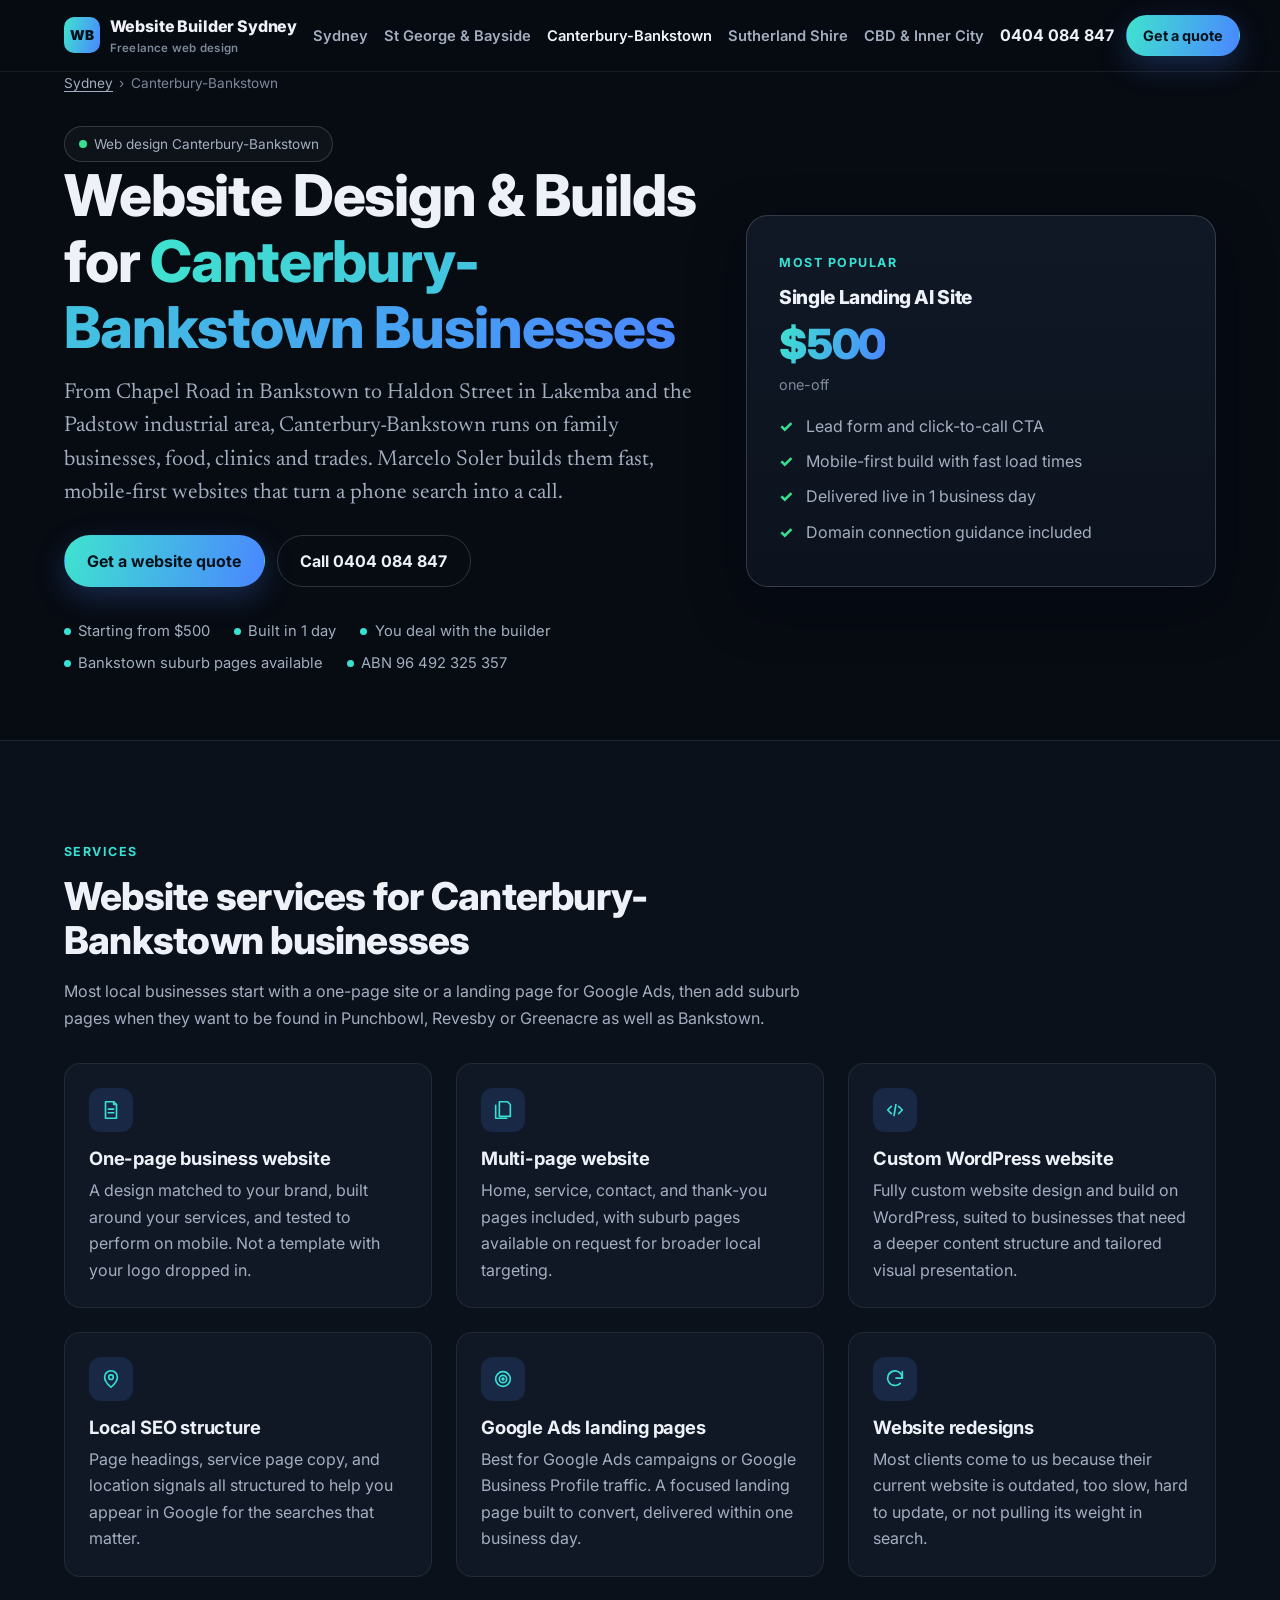
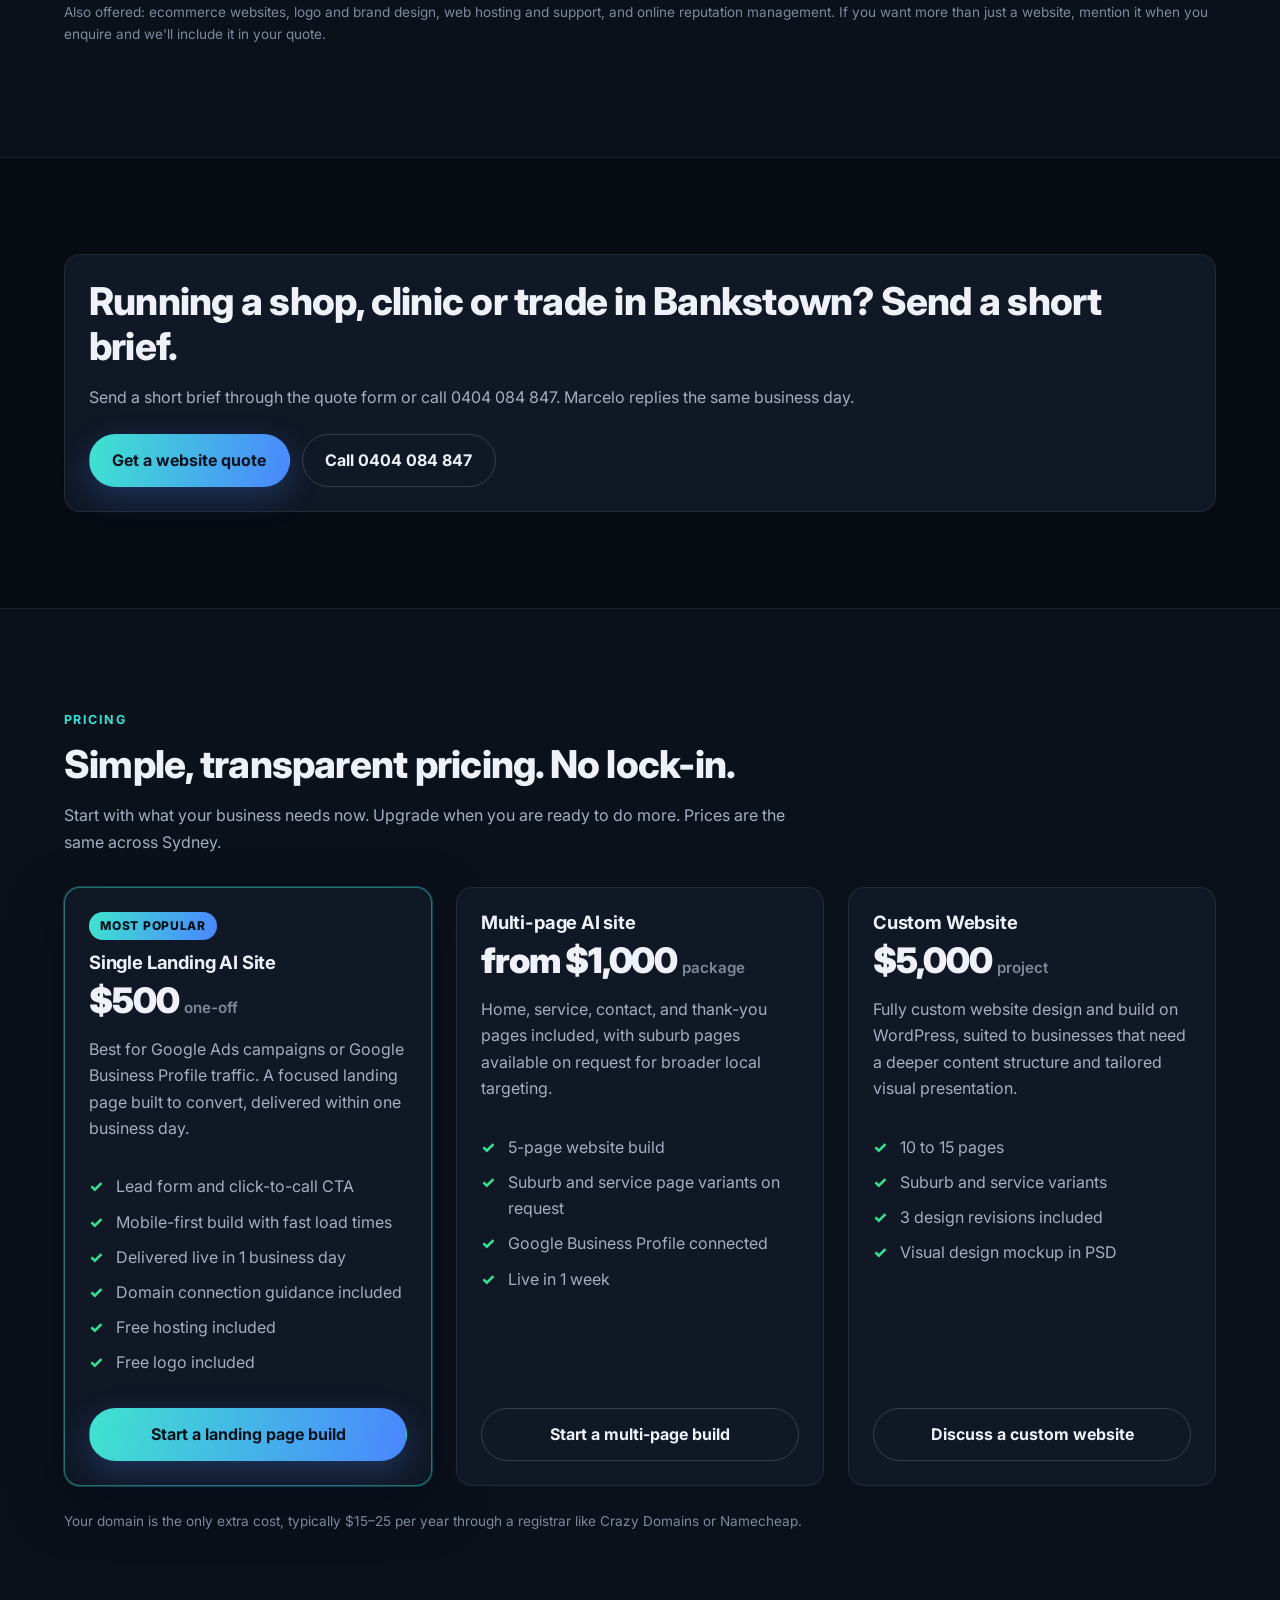
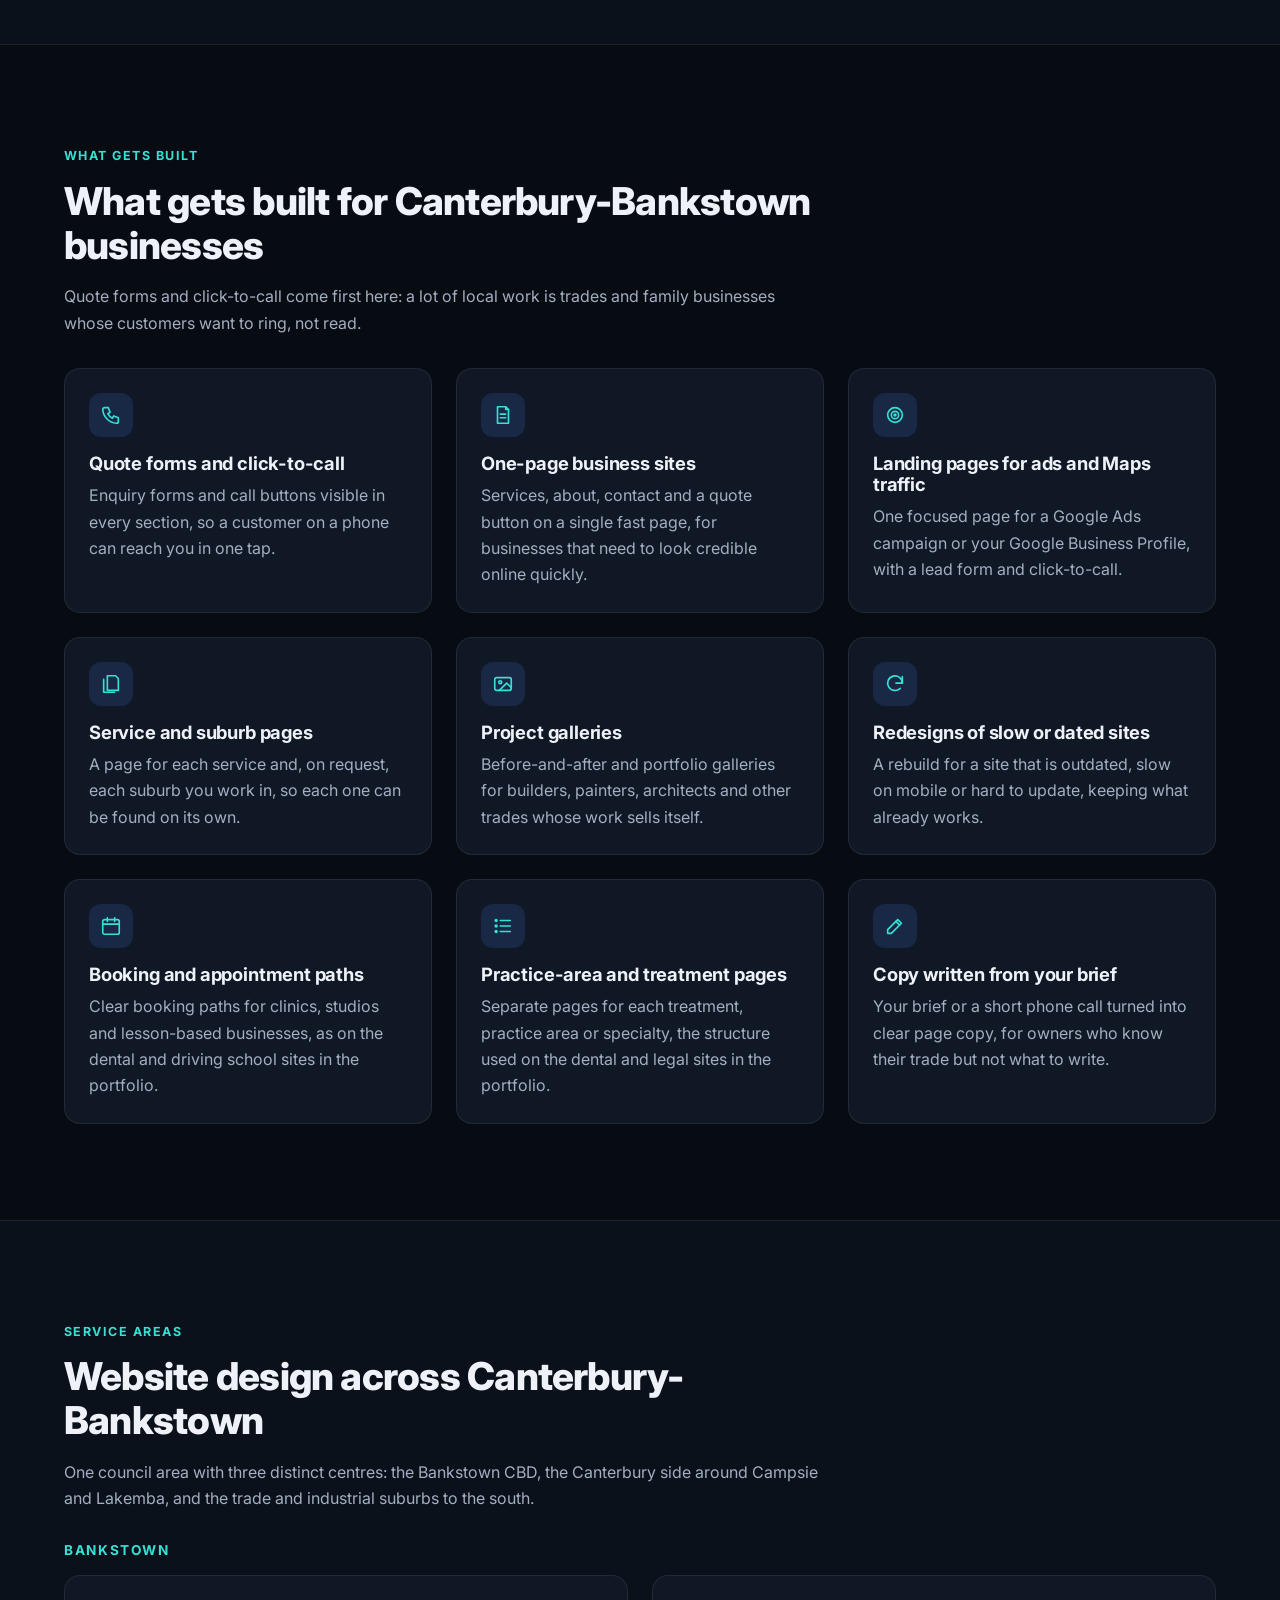
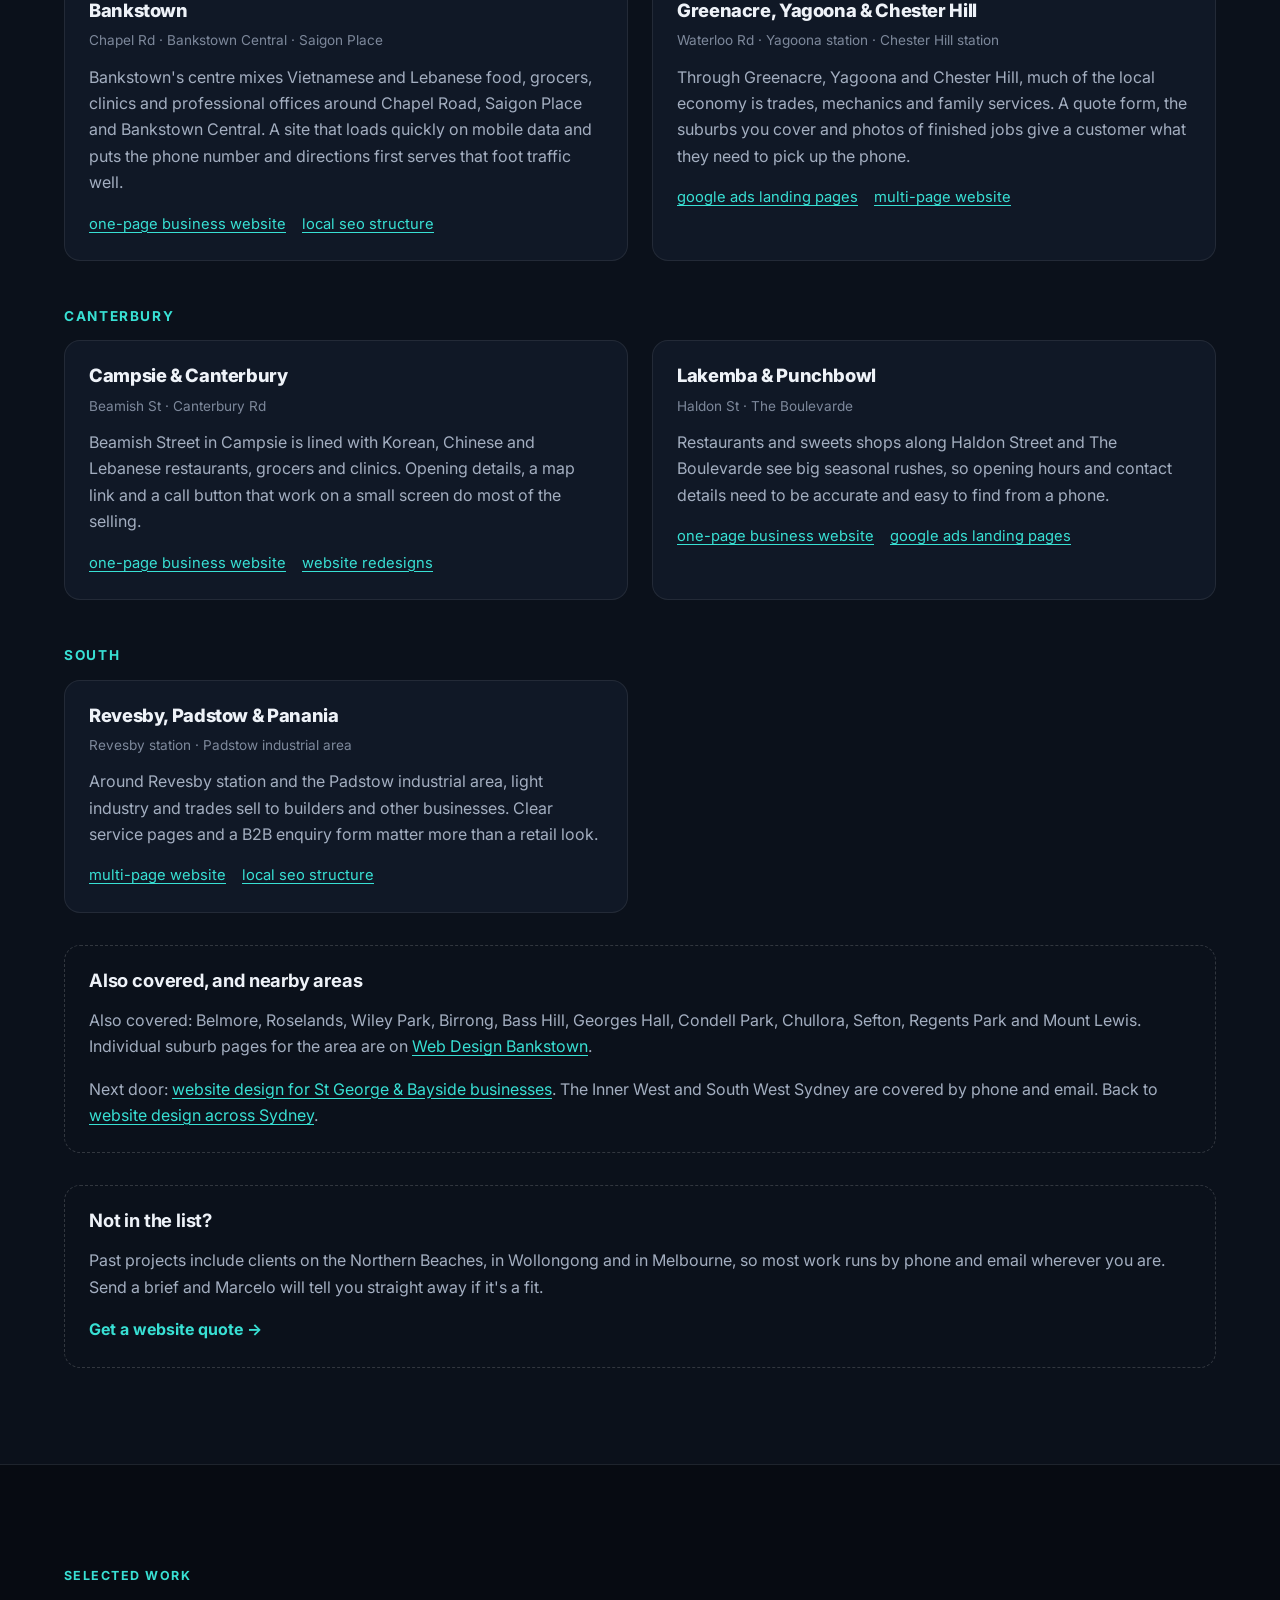
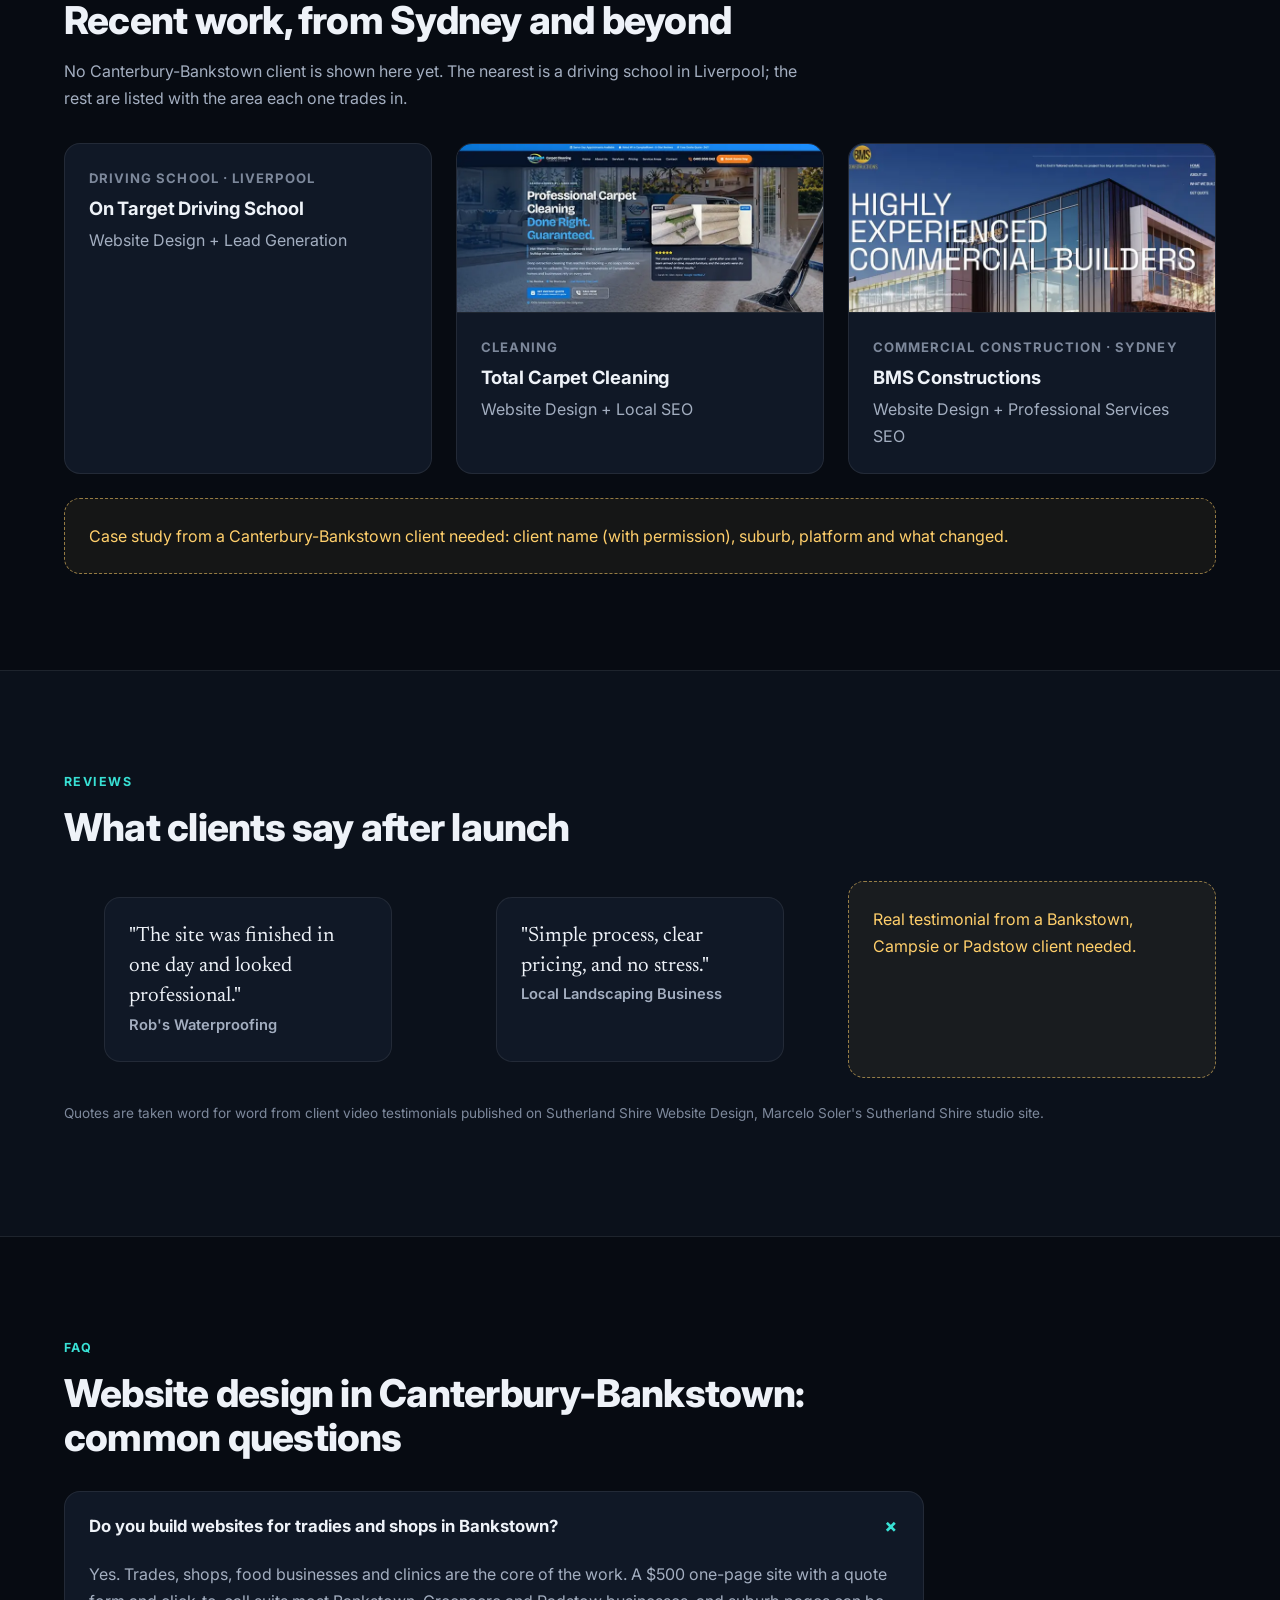
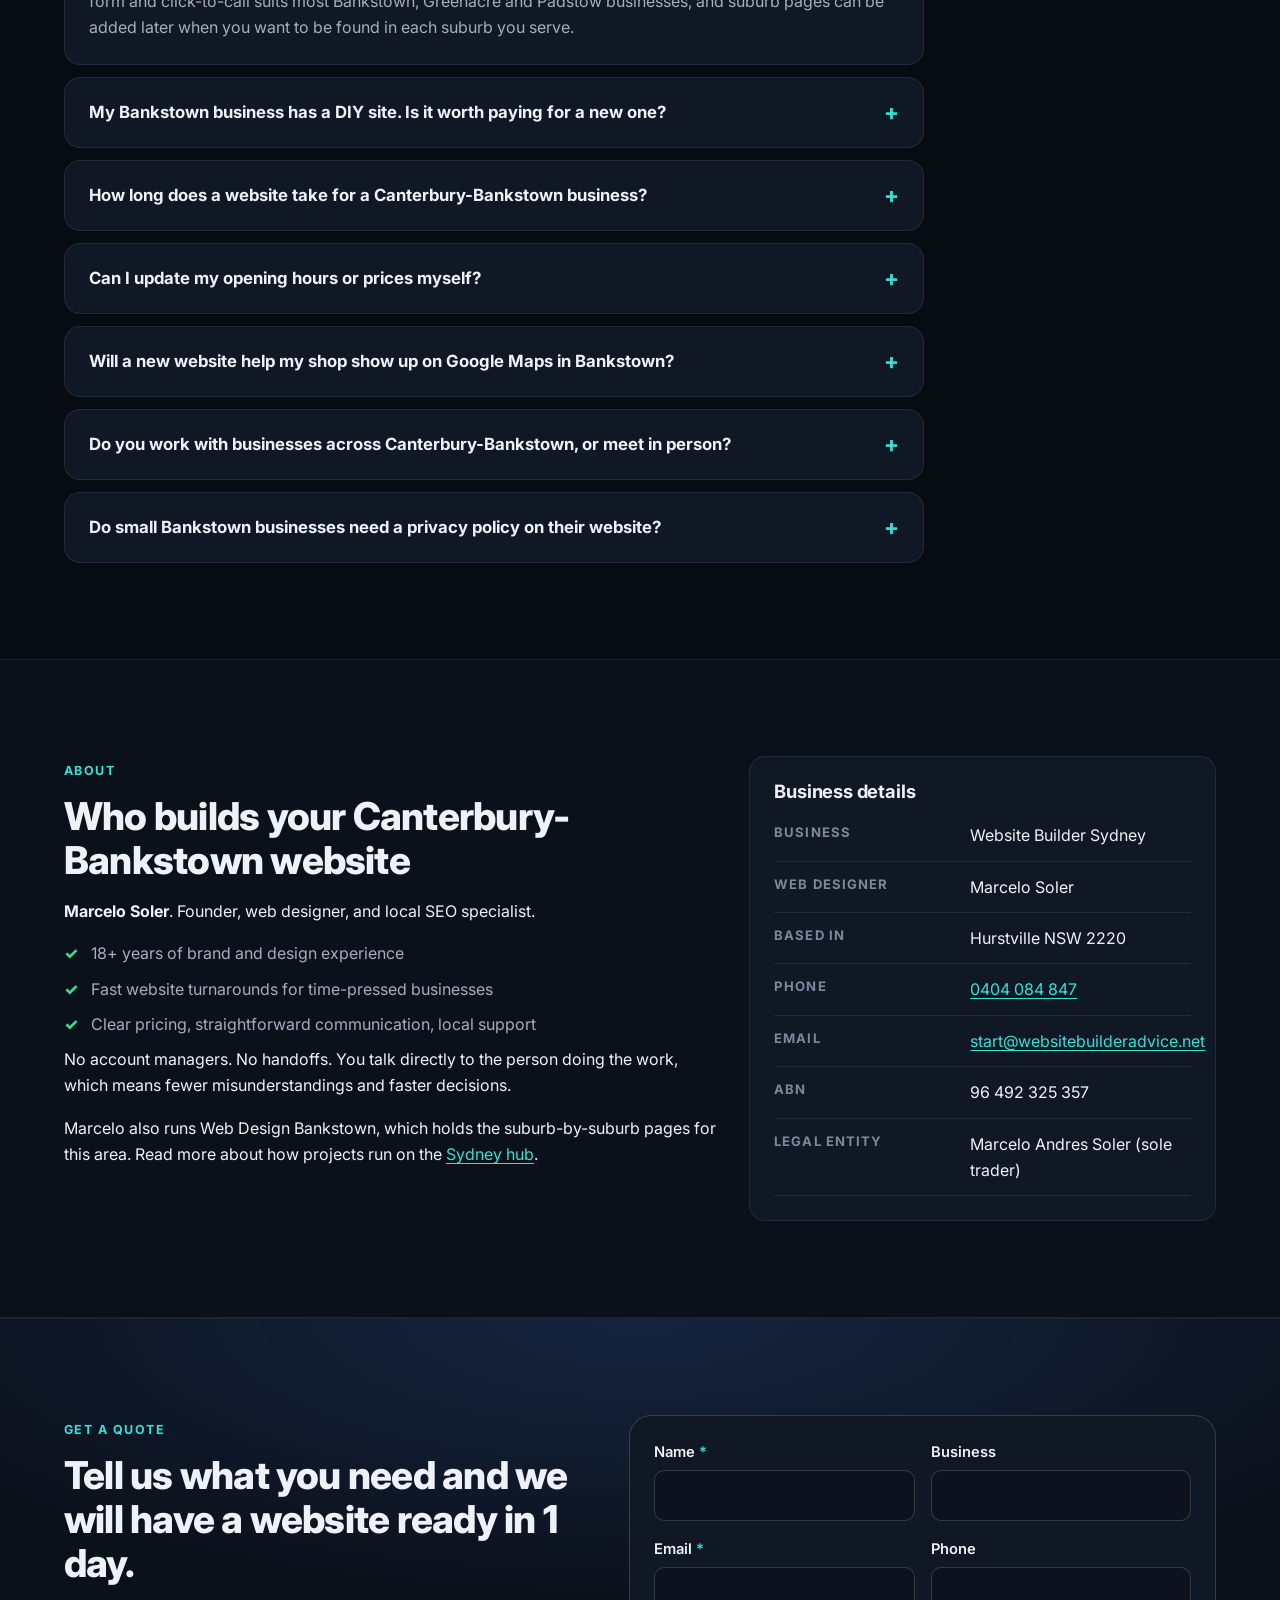
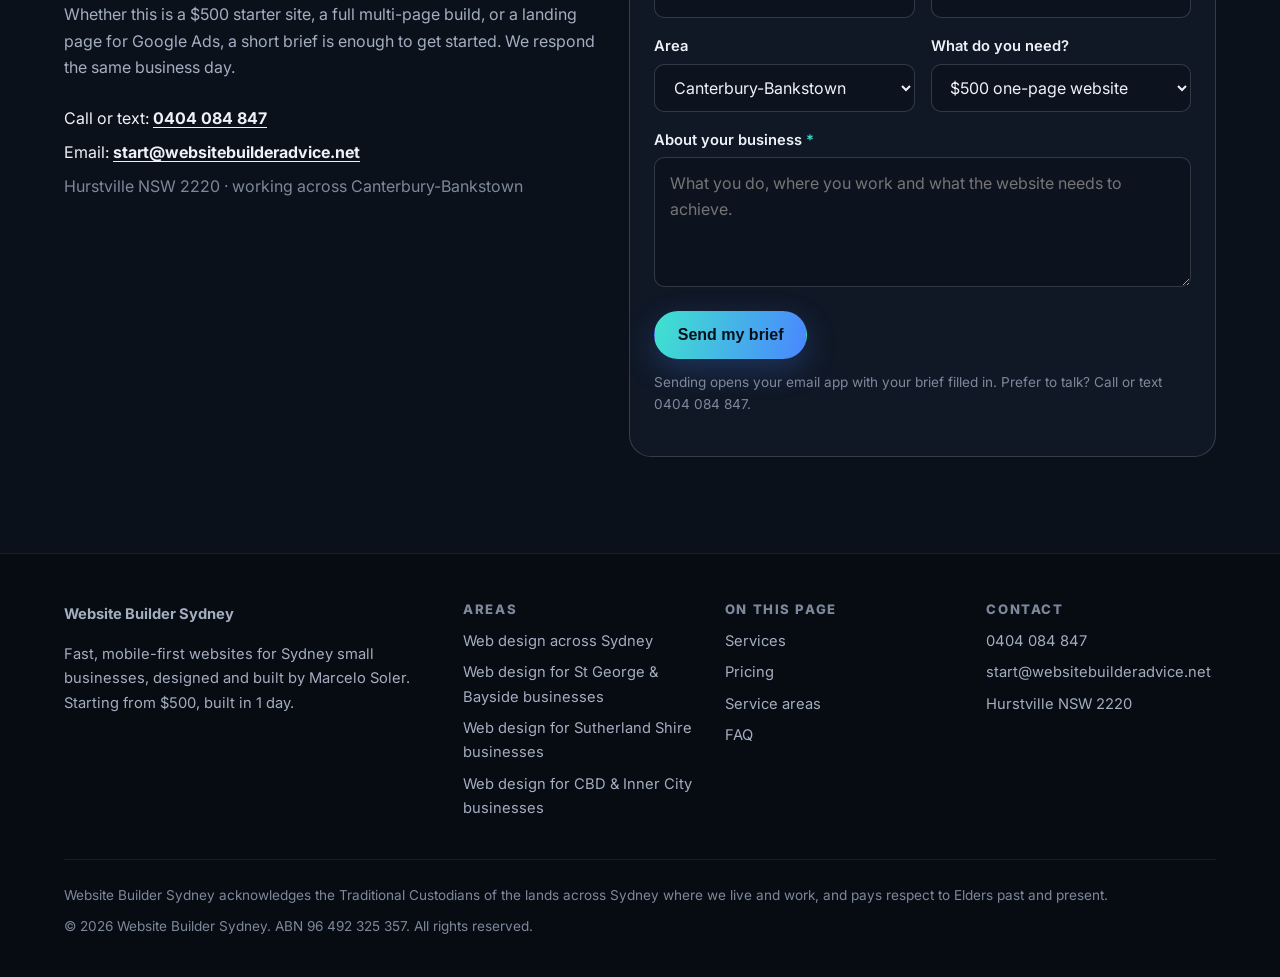
==== canterbury-bankstown/index.html @ 634d4457 "Make the Sydney hub the homepage and drop the / redirect Hub moves from /web-design-sydney/ to /, re" ====
<!DOCTYPE html>
<html lang="en-AU">
<head>
<meta charset="utf-8" />
<meta name="viewport" content="width=device-width, initial-scale=1" />
<title>Web Design Canterbury-Bankstown | Website Builder Sydney</title>
<meta name="description" content="Website design for Bankstown, Campsie, Lakemba and Padstow businesses. Freelancer Marcelo Soler builds fast, mobile-first sites for food, clinics and trades from $500." />
<link rel="canonical" href="https://websitebuilderadvice.net/canterbury-bankstown/" />
<meta property="og:type" content="website" />
<meta property="og:locale" content="en_AU" />
<meta property="og:site_name" content="Website Builder Sydney" />
<meta property="og:title" content="Web Design Canterbury-Bankstown | Website Builder Sydney" />
<meta property="og:description" content="Website design for Bankstown, Campsie, Lakemba and Padstow businesses. Freelancer Marcelo Soler builds fast, mobile-first sites for food, clinics and trades from $500." />
<meta property="og:url" content="https://websitebuilderadvice.net/canterbury-bankstown/" />
<meta name="theme-color" content="#070b12" />
<link rel="icon" href="/images/favicon.svg" type="image/svg+xml" />
<link rel="preconnect" href="https://fonts.googleapis.com" />
<link rel="preconnect" href="https://fonts.gstatic.com" crossorigin />
<link rel="stylesheet" href="https://fonts.googleapis.com/css2?family=Inter:wght@400;600;700;800;900&amp;family=Newsreader:ital,opsz,wght@0,6..72,400;1,6..72,400&amp;display=swap" />
<link rel="stylesheet" href="/css/styles.css?v=1" />
<script src="/js/main.js" defer></script>
</head>
<body>

<a class="skip-link" href="#main">Skip to content</a>
<header class="site-header">
  <div class="container header-inner">
    <a class="brand" href="/" aria-label="Website Builder Sydney, home">
      <span class="brand-mark" aria-hidden="true">WB</span>
      <span class="brand-name">Website Builder Sydney<small>Freelance web design</small></span>
    </a>
    <nav class="nav" aria-label="Primary"><ul><li><a href="/">Sydney</a></li><li><a href="/st-george-bayside/">St George &amp; Bayside</a></li><li><a href="/canterbury-bankstown/" aria-current="page">Canterbury-Bankstown</a></li><li><a href="/sutherland-shire/">Sutherland Shire</a></li><li><a href="/cbd-inner-city/">CBD &amp; Inner City</a></li></ul></nav>
    <div class="header-actions">
      <a class="header-phone" href="tel:+61404084847">0404 084 847</a>
      <a class="btn btn-primary" href="#quote">Get a quote</a>
      <button class="menu-toggle" type="button" aria-expanded="false" aria-controls="mobile-menu" data-menu-toggle>
        <span aria-hidden="true">☰</span><span class="sr-only">Menu</span>
      </button>
    </div>
  </div>
  <div class="mobile-menu" id="mobile-menu" hidden>
    <ul><li><a href="/">Sydney</a></li><li><a href="/st-george-bayside/">St George &amp; Bayside</a></li><li><a href="/canterbury-bankstown/" aria-current="page">Canterbury-Bankstown</a></li><li><a href="/sutherland-shire/">Sutherland Shire</a></li><li><a href="/cbd-inner-city/">CBD &amp; Inner City</a></li><li><a href="tel:+61404084847">Call 0404 084 847</a></li></ul>
  </div>
</header>
<main id="main">

<nav class="crumbs container" aria-label="Breadcrumb"><ol><li><a href="/">Sydney</a></li><li aria-current="page">Canterbury-Bankstown</li></ol></nav>
<section class="hero" aria-labelledby="hero-h">
  <div class="container hero-grid">
    <div>
      <span class="pill" data-flag="new copy: owner sign-off"><span class="dot"></span>Web design Canterbury-Bankstown</span>
      <h1 id="hero-h" data-flag="new copy: owner sign-off">Website Design &amp; Builds for <span class="gradient-text">Canterbury-Bankstown Businesses</span></h1>
      <p class="lede" data-flag="new copy: owner sign-off">From Chapel Road in Bankstown to Haldon Street in Lakemba and the Padstow industrial area, Canterbury-Bankstown runs on family businesses, food, clinics and trades. Marcelo Soler builds them fast, mobile-first websites that turn a phone search into a call.</p>
      <div class="cta-row">
        <a class="btn btn-primary" href="#quote">Get a website quote</a>
        <a class="btn btn-ghost" href="tel:+61404084847">Call 0404 084 847</a>
      </div>
      <ul class="trust-row" data-source="https://stgeorgewebdesign.com.au/">
        <li>Starting from $500</li>
        <li>Built in 1 day</li>
        <li>You deal with the builder</li>
        <li>Bankstown suburb pages available</li>
        <li>ABN 96 492 325 357</li>
      </ul>
    </div>
    <aside class="hero-card" aria-label="Starter website offer" data-source="https://stgeorgewebdesign.com.au/">
      <span class="eyebrow">Most popular</span>
      <h2>Single Landing AI Site</h2>
      <p class="price"><span class="gradient-text">$500</span></p>
      <p class="dim fs-sm">one-off</p>
      <ul class="ticks">
        <li>Lead form and click-to-call CTA</li>
        <li>Mobile-first build with fast load times</li>
        <li>Delivered live in 1 business day</li>
        <li>Domain connection guidance included</li>
      </ul>
    </aside>
  </div>
</section>

<section class="section section--alt" id="services" aria-labelledby="services-h">
  <div class="container">
    <div class="section-head">
      <span class="eyebrow">Services</span>
      <h2 id="services-h" data-flag="new copy: owner sign-off">Website services for Canterbury-Bankstown businesses</h2>
      <p class="muted" data-flag="new copy: owner sign-off">Most local businesses start with a one-page site or a landing page for Google Ads, then add suburb pages when they want to be found in Punchbowl, Revesby or Greenacre as well as Bankstown.</p>
    </div>
    <div class="grid grid-3">
      <article class="card" id="svc-onepage" data-source="https://stgeorgewebdesign.com.au/">
        <span class="card-icon" aria-hidden="true"><svg viewBox="0 0 24 24" fill="none" stroke="currentColor" stroke-width="1.8" stroke-linecap="round" stroke-linejoin="round"><path d="M6 3h9l3 3v15H6z"/><path d="M15 3v3h3"/><path d="M9 11h6M9 15h6"/></svg></span>
        <h3>One-page business website</h3>
        <p class="muted">A design matched to your brand, built around your services, and tested to perform on mobile. Not a template with your logo dropped in.</p>
      </article>
      <article class="card" id="svc-multipage" data-source="https://stgeorgewebdesign.com.au/">
        <span class="card-icon" aria-hidden="true"><svg viewBox="0 0 24 24" fill="none" stroke="currentColor" stroke-width="1.8" stroke-linecap="round" stroke-linejoin="round"><path d="M8 3h9l3 3v13H8z"/><path d="M4 7v14h12"/></svg></span>
        <h3>Multi-page website</h3>
        <p class="muted">Home, service, contact, and thank-you pages included, with suburb pages available on request for broader local targeting.</p>
      </article>
      <article class="card" id="svc-custom" data-source="https://stgeorgewebdesign.com.au/">
        <span class="card-icon" aria-hidden="true"><svg viewBox="0 0 24 24" fill="none" stroke="currentColor" stroke-width="1.8" stroke-linecap="round" stroke-linejoin="round"><path d="M8 8l-4 4 4 4M16 8l4 4-4 4M13 6l-2 12"/></svg></span>
        <h3>Custom WordPress website</h3>
        <p class="muted">Fully custom website design and build on WordPress, suited to businesses that need a deeper content structure and tailored visual presentation.</p>
      </article>
      <article class="card" id="svc-seo" data-source="https://stgeorgewebdesign.com.au/">
        <span class="card-icon" aria-hidden="true"><svg viewBox="0 0 24 24" fill="none" stroke="currentColor" stroke-width="1.8" stroke-linecap="round" stroke-linejoin="round"><path d="M12 21s-7-6.2-7-11a7 7 0 0114 0c0 4.8-7 11-7 11z"/><circle cx="12" cy="10" r="2.5"/></svg></span>
        <h3>Local SEO structure</h3>
        <p class="muted">Page headings, service page copy, and location signals all structured to help you appear in Google for the searches that matter.</p>
      </article>
      <article class="card" id="svc-ads" data-source="https://stgeorgewebdesign.com.au/">
        <span class="card-icon" aria-hidden="true"><svg viewBox="0 0 24 24" fill="none" stroke="currentColor" stroke-width="1.8" stroke-linecap="round" stroke-linejoin="round"><circle cx="12" cy="12" r="8"/><circle cx="12" cy="12" r="4"/><circle cx="12" cy="12" r="1"/></svg></span>
        <h3>Google Ads landing pages</h3>
        <p class="muted">Best for Google Ads campaigns or Google Business Profile traffic. A focused landing page built to convert, delivered within one business day.</p>
      </article>
      <article class="card" id="svc-redesign" data-source="https://sutherlandwebdesign.com.au/about/">
        <span class="card-icon" aria-hidden="true"><svg viewBox="0 0 24 24" fill="none" stroke="currentColor" stroke-width="1.8" stroke-linecap="round" stroke-linejoin="round"><path d="M20 11a8 8 0 10-2.3 5.7"/><path d="M20 4v7h-7"/></svg></span>
        <h3>Website redesigns</h3>
        <p class="muted">Most clients come to us because their current website is outdated, too slow, hard to update, or not pulling its weight in search.</p>
      </article>
    </div>
    <p class="source-note" data-source="https://sutherlandwebdesign.com.au/">Also offered: ecommerce websites, logo and brand design, web hosting and support, and online reputation management. If you want more than just a website, mention it when you enquire and we'll include it in your quote.</p>
  </div>
</section>
<section class="section" aria-labelledby="mid-cta-h">
  <div class="container">
    <div class="card" data-flag="new copy: owner sign-off">
      <h2 id="mid-cta-h">Running a shop, clinic or trade in Bankstown? Send a short brief.</h2>
      <p class="muted">Send a short brief through the quote form or call 0404 084 847. Marcelo replies the same business day.</p>
      <div class="cta-row">
        <a class="btn btn-primary" href="#quote">Get a website quote</a>
        <a class="btn btn-ghost" href="tel:+61404084847">Call 0404 084 847</a>
      </div>
    </div>
  </div>
</section>

<section class="section section--alt" id="pricing" aria-labelledby="pricing-h" data-source="https://stgeorgewebdesign.com.au/">
  <div class="container">
    <div class="section-head">
      <span class="eyebrow">Pricing</span>
      <h2 id="pricing-h">Simple, transparent pricing. No lock-in.</h2>
      <p class="muted">Start with what your business needs now. Upgrade when you are ready to do more. Prices are the same across Sydney.</p>
    </div>
    <div class="grid grid-3">
      <article class="card plan plan--featured">
        <span class="badge">Most popular</span>
        <h3>Single Landing AI Site</h3>
        <p class="price">$500 <small>one-off</small></p>
        <p class="muted">Best for Google Ads campaigns or Google Business Profile traffic. A focused landing page built to convert, delivered within one business day.</p>
        <ul class="ticks"><li>Lead form and click-to-call CTA</li><li>Mobile-first build with fast load times</li><li>Delivered live in 1 business day</li><li>Domain connection guidance included</li><li>Free hosting included</li><li>Free logo included</li></ul>
        <a class="btn btn-primary" href="#quote">Start a landing page build</a>
      </article>
      <article class="card plan">

        <h3>Multi-page AI site</h3>
        <p class="price">from $1,000 <small>package</small></p>
        <p class="muted">Home, service, contact, and thank-you pages included, with suburb pages available on request for broader local targeting.</p>
        <ul class="ticks"><li>5-page website build</li><li>Suburb and service page variants on request</li><li>Google Business Profile connected</li><li>Live in 1 week</li></ul>
        <a class="btn btn-ghost" href="#quote">Start a multi-page build</a>
      </article>
      <article class="card plan">

        <h3>Custom Website</h3>
        <p class="price">$5,000 <small>project</small></p>
        <p class="muted">Fully custom website design and build on WordPress, suited to businesses that need a deeper content structure and tailored visual presentation.</p>
        <ul class="ticks"><li>10 to 15 pages</li><li>Suburb and service variants</li><li>3 design revisions included</li><li>Visual design mockup in PSD</li></ul>
        <a class="btn btn-ghost" href="#quote">Discuss a custom website</a>
      </article>
    </div>
    <p class="source-note">Your domain is the only extra cost, typically $15–25 per year through a registrar like Crazy Domains or Namecheap.</p>
  </div>
</section>

<section class="section" id="what-i-build" aria-labelledby="build-h" data-flag="new copy: owner sign-off">
  <div class="container">
    <div class="section-head">
      <span class="eyebrow">What gets built</span>
      <h2 id="build-h">What gets built for Canterbury-Bankstown businesses</h2>
      <p class="muted">Quote forms and click-to-call come first here: a lot of local work is trades and family businesses whose customers want to ring, not read.</p>
    </div>
    <div class="grid grid-3">
      <article class="card">
        <span class="card-icon" aria-hidden="true"><svg viewBox="0 0 24 24" fill="none" stroke="currentColor" stroke-width="1.8" stroke-linecap="round" stroke-linejoin="round"><path d="M5 4h4l2 5-2.5 1.5a11 11 0 005 5L15 13l5 2v4a2 2 0 01-2 2A16 16 0 013 6a2 2 0 012-2z"/></svg></span>
        <h3>Quote forms and click-to-call</h3>
        <p class="muted">Enquiry forms and call buttons visible in every section, so a customer on a phone can reach you in one tap.</p>
      </article>
      <article class="card">
        <span class="card-icon" aria-hidden="true"><svg viewBox="0 0 24 24" fill="none" stroke="currentColor" stroke-width="1.8" stroke-linecap="round" stroke-linejoin="round"><path d="M6 3h9l3 3v15H6z"/><path d="M15 3v3h3"/><path d="M9 11h6M9 15h6"/></svg></span>
        <h3>One-page business sites</h3>
        <p class="muted">Services, about, contact and a quote button on a single fast page, for businesses that need to look credible online quickly.</p>
      </article>
      <article class="card">
        <span class="card-icon" aria-hidden="true"><svg viewBox="0 0 24 24" fill="none" stroke="currentColor" stroke-width="1.8" stroke-linecap="round" stroke-linejoin="round"><circle cx="12" cy="12" r="8"/><circle cx="12" cy="12" r="4"/><circle cx="12" cy="12" r="1"/></svg></span>
        <h3>Landing pages for ads and Maps traffic</h3>
        <p class="muted">One focused page for a Google Ads campaign or your Google Business Profile, with a lead form and click-to-call.</p>
      </article>
      <article class="card">
        <span class="card-icon" aria-hidden="true"><svg viewBox="0 0 24 24" fill="none" stroke="currentColor" stroke-width="1.8" stroke-linecap="round" stroke-linejoin="round"><path d="M8 3h9l3 3v13H8z"/><path d="M4 7v14h12"/></svg></span>
        <h3>Service and suburb pages</h3>
        <p class="muted">A page for each service and, on request, each suburb you work in, so each one can be found on its own.</p>
      </article>
      <article class="card">
        <span class="card-icon" aria-hidden="true"><svg viewBox="0 0 24 24" fill="none" stroke="currentColor" stroke-width="1.8" stroke-linecap="round" stroke-linejoin="round"><rect x="3" y="5" width="18" height="14" rx="2"/><circle cx="9" cy="10" r="1.6"/><path d="M21 16l-5-5-8 8"/></svg></span>
        <h3>Project galleries</h3>
        <p class="muted">Before-and-after and portfolio galleries for builders, painters, architects and other trades whose work sells itself.</p>
      </article>
      <article class="card">
        <span class="card-icon" aria-hidden="true"><svg viewBox="0 0 24 24" fill="none" stroke="currentColor" stroke-width="1.8" stroke-linecap="round" stroke-linejoin="round"><path d="M20 11a8 8 0 10-2.3 5.7"/><path d="M20 4v7h-7"/></svg></span>
        <h3>Redesigns of slow or dated sites</h3>
        <p class="muted">A rebuild for a site that is outdated, slow on mobile or hard to update, keeping what already works.</p>
      </article>
      <article class="card">
        <span class="card-icon" aria-hidden="true"><svg viewBox="0 0 24 24" fill="none" stroke="currentColor" stroke-width="1.8" stroke-linecap="round" stroke-linejoin="round"><rect x="3" y="5" width="18" height="16" rx="2"/><path d="M3 10h18M8 3v4M16 3v4"/></svg></span>
        <h3>Booking and appointment paths</h3>
        <p class="muted">Clear booking paths for clinics, studios and lesson-based businesses, as on the dental and driving school sites in the portfolio.</p>
      </article>
      <article class="card">
        <span class="card-icon" aria-hidden="true"><svg viewBox="0 0 24 24" fill="none" stroke="currentColor" stroke-width="1.8" stroke-linecap="round" stroke-linejoin="round"><path d="M9 6h11M9 12h11M9 18h11"/><circle cx="4.5" cy="6" r="1"/><circle cx="4.5" cy="12" r="1"/><circle cx="4.5" cy="18" r="1"/></svg></span>
        <h3>Practice-area and treatment pages</h3>
        <p class="muted">Separate pages for each treatment, practice area or specialty, the structure used on the dental and legal sites in the portfolio.</p>
      </article>
      <article class="card">
        <span class="card-icon" aria-hidden="true"><svg viewBox="0 0 24 24" fill="none" stroke="currentColor" stroke-width="1.8" stroke-linecap="round" stroke-linejoin="round"><path d="M4 20h4L19 9l-4-4L4 16z"/><path d="M13 7l4 4"/></svg></span>
        <h3>Copy written from your brief</h3>
        <p class="muted">Your brief or a short phone call turned into clear page copy, for owners who know their trade but not what to write.</p>
      </article>
    </div>
  </div>
</section>

<section class="section section--alt" id="areas" aria-labelledby="areas-h">
  <div class="container">
    <div class="section-head">
      <span class="eyebrow">Service areas</span>
      <h2 id="areas-h" data-flag="new copy: owner sign-off">Website design across Canterbury-Bankstown</h2>
      <p class="muted" data-flag="new copy: owner sign-off">One council area with three distinct centres: the Bankstown CBD, the Canterbury side around Campsie and Lakemba, and the trade and industrial suburbs to the south.</p>
    </div>
    <div class="area-group">
      <h3>Bankstown</h3>
      <div class="grid grid-2">
        <article class="card area-card" data-flag="new copy: owner sign-off">
          <h4>Bankstown</h4>
          <p class="places">Chapel Rd · Bankstown Central · Saigon Place</p>
          <p class="muted">Bankstown's centre mixes Vietnamese and Lebanese food, grocers, clinics and professional offices around Chapel Road, Saigon Place and Bankstown Central. A site that loads quickly on mobile data and puts the phone number and directions first serves that foot traffic well.</p><ul class="links"><li><a href="#svc-onepage">one-page business website</a></li><li><a href="#svc-seo">local seo structure</a></li></ul>
        </article>
        <article class="card area-card" data-flag="new copy: owner sign-off">
          <h4>Greenacre, Yagoona &amp; Chester Hill</h4>
          <p class="places">Waterloo Rd · Yagoona station · Chester Hill station</p>
          <p class="muted">Through Greenacre, Yagoona and Chester Hill, much of the local economy is trades, mechanics and family services. A quote form, the suburbs you cover and photos of finished jobs give a customer what they need to pick up the phone.</p><ul class="links"><li><a href="#svc-ads">google ads landing pages</a></li><li><a href="#svc-multipage">multi-page website</a></li></ul>
        </article>
      </div>
    </div>
    <div class="area-group">
      <h3>Canterbury</h3>
      <div class="grid grid-2">
        <article class="card area-card" data-flag="new copy: owner sign-off">
          <h4>Campsie &amp; Canterbury</h4>
          <p class="places">Beamish St · Canterbury Rd</p>
          <p class="muted">Beamish Street in Campsie is lined with Korean, Chinese and Lebanese restaurants, grocers and clinics. Opening details, a map link and a call button that work on a small screen do most of the selling.</p><ul class="links"><li><a href="#svc-onepage">one-page business website</a></li><li><a href="#svc-redesign">website redesigns</a></li></ul>
        </article>
        <article class="card area-card" data-flag="new copy: owner sign-off">
          <h4>Lakemba &amp; Punchbowl</h4>
          <p class="places">Haldon St · The Boulevarde</p>
          <p class="muted">Restaurants and sweets shops along Haldon Street and The Boulevarde see big seasonal rushes, so opening hours and contact details need to be accurate and easy to find from a phone.</p><ul class="links"><li><a href="#svc-onepage">one-page business website</a></li><li><a href="#svc-ads">google ads landing pages</a></li></ul>
        </article>
      </div>
    </div>
    <div class="area-group">
      <h3>South</h3>
      <div class="grid grid-2">
        <article class="card area-card" data-flag="new copy: owner sign-off">
          <h4>Revesby, Padstow &amp; Panania</h4>
          <p class="places">Revesby station · Padstow industrial area</p>
          <p class="muted">Around Revesby station and the Padstow industrial area, light industry and trades sell to builders and other businesses. Clear service pages and a B2B enquiry form matter more than a retail look.</p><ul class="links"><li><a href="#svc-multipage">multi-page website</a></li><li><a href="#svc-seo">local seo structure</a></li></ul>
        </article>
      </div>
    </div>
    <div class="nearby" data-flag="new copy: owner sign-off"><h3>Also covered, and nearby areas</h3><p class="muted">Also covered: Belmore, Roselands, Wiley Park, Birrong, Bass Hill, Georges Hall, Condell Park, Chullora, Sefton, Regents Park and Mount Lewis. Individual suburb pages for the area are on <a href="https://www.stgeorgewebdesign.com.au/web-design-bankstown/" rel="noopener">Web Design Bankstown</a>.</p><p class="muted">Next door: <a href="/st-george-bayside/">website design for St George &amp; Bayside businesses</a>. The Inner West and South West Sydney are covered by phone and email. Back to <a href="/">website design across Sydney</a>.</p></div>
    <div class="nearby" data-flag="new copy: owner sign-off">
      <h3>Not in the list?</h3>
      <p class="muted">Past projects include clients on the Northern Beaches, in Wollongong and in Melbourne, so most work runs by phone and email wherever you are. Send a brief and Marcelo will tell you straight away if it's a fit.</p>
      <p><a class="card-link" href="#quote">Get a website quote</a></p>
    </div>
  </div>
</section>

<section class="section" id="work" aria-labelledby="work-h">
  <div class="container">
    <div class="section-head">
      <span class="eyebrow">Selected work</span>
      <h2 id="work-h" data-flag="new copy: owner sign-off">Recent work, from Sydney and beyond</h2>
      <p class="muted" data-flag="new copy: owner sign-off">No Canterbury-Bankstown client is shown here yet. The nearest is a driving school in Liverpool; the rest are listed with the area each one trades in.</p>
    </div>
    <div class="grid grid-3">
      <article class="card" data-source="https://sutherlandwebdesign.com.au/">

        <div class="">
          <p class="meta">Driving School · Liverpool</p>
          <h3>On Target Driving School</h3>
          <p class="muted">Website Design + Lead Generation</p>
        </div>
      </article>
      <article class="card work-card" data-source="https://sutherlandwebdesign.com.au/">
        <img src="/images/total-carpet-cleaning-website-design.webp" alt="Homepage of the Total Carpet Cleaning website, with a same-day booking button and before-and-after carpet photos" width="800" height="378" loading="lazy" decoding="async" />
        <div class="card-body">
          <p class="meta">Cleaning</p>
          <h3>Total Carpet Cleaning</h3>
          <p class="muted">Website Design + Local SEO</p>
        </div>
      </article>
      <article class="card work-card" data-source="https://sutherlandwebdesign.com.au/">
        <img src="/images/bms-constructions-commercial-builder-website.webp" alt="Homepage of the BMS Constructions website, a Sydney commercial builder, over a photo of a glass-fronted commercial building" width="800" height="346" loading="lazy" decoding="async" />
        <div class="card-body">
          <p class="meta">Commercial Construction · Sydney</p>
          <h3>BMS Constructions</h3>
          <p class="muted">Website Design + Professional Services SEO</p>
        </div>
      </article>
    </div>
    <div class="after-grid"><div data-placeholder="local case study"><p>Case study from a Canterbury-Bankstown client needed: client name (with permission), suburb, platform and what changed.</p></div></div>
  </div>
</section>

<section class="section section--alt" id="reviews" aria-labelledby="reviews-h">
  <div class="container">
    <div class="section-head">
      <span class="eyebrow">Reviews</span>
      <h2 id="reviews-h" data-source="https://stgeorgewebdesign.com.au/">What clients say after launch</h2>
    </div>
    <div class="grid grid-3">
      <figure class="card quote-card" data-source="https://sutherlandwebdesign.com.au/">
        <blockquote><p>"The site was finished in one day and looked professional."</p></blockquote>
        <figcaption>Rob's Waterproofing</figcaption>
      </figure>
      <figure class="card quote-card" data-source="https://sutherlandwebdesign.com.au/">
        <blockquote><p>"Simple process, clear pricing, and no stress."</p></blockquote>
        <figcaption>Local Landscaping Business</figcaption>
      </figure>
      <div data-placeholder="testimonial"><p>Real testimonial from a Bankstown, Campsie or Padstow client needed.</p></div>
    </div>
    <p class="source-note" data-flag="new copy: owner sign-off">Quotes are taken word for word from client video testimonials published on Sutherland Shire Website Design, Marcelo Soler's Sutherland Shire studio site.</p>
  </div>
</section>

<section class="section" id="faq" aria-labelledby="faq-h">
  <div class="container">
    <div class="section-head">
      <span class="eyebrow">FAQ</span>
      <h2 id="faq-h" data-flag="new copy: owner sign-off">Website design in Canterbury-Bankstown: common questions</h2>
    </div>
    <div class="faq">
      <details class="faq-item" data-flag="new copy: owner sign-off" open>
        <summary>Do you build websites for tradies and shops in Bankstown?</summary>
        <div class="faq-answer"><p>Yes. Trades, shops, food businesses and clinics are the core of the work. A $500 one-page site with a quote form and click-to-call suits most Bankstown, Greenacre and Padstow businesses, and suburb pages can be added later when you want to be found in each suburb you serve.</p></div>
      </details>
      <details class="faq-item" data-flag="new copy: owner sign-off">
        <summary>My Bankstown business has a DIY site. Is it worth paying for a new one?</summary>
        <div class="faq-answer"><p>If you have a simple offer, a free weekend and you enjoy tinkering, a builder like Wix or Squarespace can be enough, and both are reasonable platforms. A freelancer makes more sense when your time is worth more than the build, when you need the site structured for local search from day one, or when a DIY attempt took all weekend and still looks off. If your DIY site already brings in calls, keep it. If it looks off on a phone or nobody finds it, that is when a rebuild pays for itself.</p><p>With Website Builder Sydney the starting point is a $500 one-page site, live in 1 business day, so the gap between DIY and done-for-you is smaller than most owners expect.</p></div>
      </details>
      <details class="faq-item" data-flag="new copy: owner sign-off">
        <summary>How long does a website take for a Canterbury-Bankstown business?</summary>
        <div class="faq-answer"><p>A single landing page is delivered live in 1 business day once the brief is ready. A multi-page site (home, service, contact and thank-you pages) is live in 1 week. A Custom Website of 10 to 15 pages on WordPress is scoped with you before work starts.</p></div>
      </details>
      <details class="faq-item" data-flag="new copy: owner sign-off">
        <summary>Can I update my opening hours or prices myself?</summary>
        <div class="faq-answer"><p>It depends on the build. The $500 and multi-page sites are fast static builds (clean HTML and CSS, no WordPress or plugins), so changes are made for you on request and Marcelo stays your contact for updates. If you want to edit pages yourself, the Custom Website is built on WordPress, which gives you a content editor.</p></div>
      </details>
      <details class="faq-item" data-flag="new copy: owner sign-off">
        <summary>Will a new website help my shop show up on Google Maps in Bankstown?</summary>
        <div class="faq-answer"><p>Every build is mobile-first and fast-loading, with page headings, service copy and location signals structured for local search. Multi-page sites are connected to your Google Business Profile. Your Google Business Profile is what appears on Maps, so the website and the profile should name the same business, phone number and suburb. Nobody can honestly promise a ranking, but a clear, fast site gives Google and your customers less reason to look elsewhere.</p></div>
      </details>
      <details class="faq-item" data-flag="new copy: owner sign-off">
        <summary>Do you work with businesses across Canterbury-Bankstown, or meet in person?</summary>
        <div class="faq-answer"><p>Yes, from Campsie and Lakemba to Revesby and Panania. Website Builder Sydney is based in Hurstville, a short trip away, and most projects run by phone and email. If you would like to meet, ask when you call 0404 084 847.</p></div>
      </details>
      <details class="faq-item" data-flag="new copy: owner sign-off">
        <summary>Do small Bankstown businesses need a privacy policy on their website?</summary>
        <div class="faq-answer"><p>Builds use mobile-first layouts, clear headings, readable contrast and labelled forms, which are core parts of WCAG 2.2, the accessibility standard most Australian guidance points to. If your site collects names, emails or phone numbers, it needs a privacy policy, and the OAIC's guide to the Australian Privacy Principles explains when those principles apply to a business.</p><p>This is general information, not legal advice. Check your obligations with a qualified adviser.</p></div>
      </details>
    </div>
  </div>
</section>

<section class="section section--alt" id="about" aria-labelledby="about-h">
  <div class="container about-grid">
    <div class="measure">
      <span class="eyebrow">About</span>
      <h2 id="about-h" data-flag="new copy: owner sign-off">Who builds your Canterbury-Bankstown website</h2>
      <p data-source="https://sutherlandwebdesign.com.au/about/"><strong>Marcelo Soler</strong>. Founder, web designer, and local SEO specialist.</p>
      <ul class="ticks" data-source="https://sutherlandwebdesign.com.au/about/">
        <li>18+ years of brand and design experience</li>
        <li>Fast website turnarounds for time-pressed businesses</li>
        <li>Clear pricing, straightforward communication, local support</li>
      </ul>
      <p data-source="https://stgeorgewebdesign.com.au/">No account managers. No handoffs. You talk directly to the person doing the work, which means fewer misunderstandings and faster decisions.</p>
      <p data-flag="new copy: owner sign-off">Marcelo also runs Web Design Bankstown, which holds the suburb-by-suburb pages for this area. Read more about how projects run on the <a href="/#about">Sydney hub</a>.</p>

    </div>
    <aside class="card" aria-label="Business details">
      <h3>Business details</h3>
      <ul class="fact-list">
        <li><span class="k">Business</span><span>Website Builder Sydney</span></li>
        <li><span class="k">Web designer</span><span>Marcelo Soler</span></li>
        <li><span class="k">Based in</span><span>Hurstville NSW 2220</span></li>
        <li><span class="k">Phone</span><span><a href="tel:+61404084847">0404 084 847</a></span></li>
        <li><span class="k">Email</span><span><a href="mailto:start@websitebuilderadvice.net">start@websitebuilderadvice.net</a></span></li>
        <li><span class="k">ABN</span><span>96 492 325 357</span></li>
        <li><span class="k">Legal entity</span><span>Marcelo Andres Soler (sole trader)</span></li>
      </ul>

    </aside>
  </div>
</section>

<section class="section ready" id="quote" aria-labelledby="quote-h">
  <div class="container ready-grid">
    <div>
      <span class="eyebrow">Get a quote</span>
      <h2 id="quote-h" data-source="https://stgeorgewebdesign.com.au/">Tell us what you need and we will have a website ready in 1 day.</h2>
      <p class="muted" data-source="https://stgeorgewebdesign.com.au/">Whether this is a $500 starter site, a full multi-page build, or a landing page for Google Ads, a short brief is enough to get started. We respond the same business day.</p>
      <ul class="contact-lines">
        <li>Call or text: <a href="tel:+61404084847">0404 084 847</a></li>
        <li>Email: <a href="mailto:start@websitebuilderadvice.net">start@websitebuilderadvice.net</a></li>
        <li class="dim">Hurstville NSW 2220 · working across Canterbury-Bankstown</li>
      </ul>
    </div>
    <form class="form-card" action="mailto:start@websitebuilderadvice.net" method="post" enctype="text/plain" aria-label="Website quote request">
      <div class="field-row">
        <div class="field"><label for="f-name">Name <span class="req">*</span></label><input id="f-name" name="name" type="text" autocomplete="name" required /></div>
        <div class="field"><label for="f-business">Business</label><input id="f-business" name="business" type="text" autocomplete="organization" /></div>
      </div>
      <div class="field-row">
        <div class="field"><label for="f-email">Email <span class="req">*</span></label><input id="f-email" name="email" type="email" autocomplete="email" required /></div>
        <div class="field"><label for="f-phone">Phone</label><input id="f-phone" name="phone" type="tel" autocomplete="tel" /></div>
      </div>
      <div class="field-row">
        <div class="field"><label for="f-area">Area</label>
          <select id="f-area" name="area"><option>St George &amp; Bayside</option><option selected>Canterbury-Bankstown</option><option>Sutherland Shire</option><option>Sydney CBD &amp; Inner City</option><option>Somewhere else in Sydney</option><option>Outside Sydney</option></select></div>
        <div class="field"><label for="f-service">What do you need?</label>
          <select id="f-service" name="service"><option>$500 one-page website</option><option>Multi-page website</option><option>Custom WordPress website</option><option>Google Ads landing page</option><option>Website redesign</option><option>Not sure yet</option></select></div>
      </div>
      <div class="field"><label for="f-msg">About your business <span class="req">*</span></label><textarea id="f-msg" name="message" required placeholder="What you do, where you work and what the website needs to achieve."></textarea></div>
      <button class="btn btn-primary" type="submit">Send my brief</button>
      <p class="form-note">Sending opens your email app with your brief filled in. Prefer to talk? Call or text 0404 084 847.</p>
    </form>
  </div>
</section>
</main>

<footer class="site-footer">
  <div class="container">
    <div class="footer-grid">
      <div>
        <p><strong>Website Builder Sydney</strong></p>
        <p data-flag="new copy: owner sign-off">Fast, mobile-first websites for Sydney small businesses, designed and built by Marcelo Soler. Starting from $500, built in 1 day.</p>
      </div>
      <div>
        <h2>Areas</h2>
        <ul><li><a href="/">Web design across Sydney</a></li><li><a href="/st-george-bayside/">Web design for St George &amp; Bayside businesses</a></li><li><a href="/sutherland-shire/">Web design for Sutherland Shire businesses</a></li><li><a href="/cbd-inner-city/">Web design for CBD &amp; Inner City businesses</a></li></ul>
      </div>
      <div>
        <h2>On this page</h2>
        <ul><li><a href="#services">Services</a></li><li><a href="#pricing">Pricing</a></li><li><a href="#areas">Service areas</a></li><li><a href="#faq">FAQ</a></li></ul>
      </div>
      <div>
        <h2>Contact</h2>
        <ul><li><a href="tel:+61404084847">0404 084 847</a></li><li><a href="mailto:start@websitebuilderadvice.net">start@websitebuilderadvice.net</a></li><li>Hurstville NSW 2220</li></ul>
      </div>
    </div>
    <div class="footer-bottom">
      <p data-flag="new copy: owner sign-off">Website Builder Sydney acknowledges the Traditional Custodians of the lands across Sydney where we live and work, and pays respect to Elders past and present.</p>
      <p>© <span id="year">2026</span> Website Builder Sydney. ABN 96 492 325 357. All rights reserved.</p>
    </div>
  </div>
</footer>
</body>
</html>
---- css/styles.css ----
/* ==========================================================================
   Website Builder Sydney: Sydney GeoHub stylesheet
   Same token system as the St George / FP Web Design network sites.
   Plain CSS, mobile-first, no frameworks.
   ========================================================================== */

/* 1. Tokens ---------------------------------------------------------------- */
:root {
  --bg: #070b12;
  --bg-elev: #0b111b;
  --card: #101826;
  --card-2: #0c131e;
  --text: #eef2f8;
  --text-muted: #a3aec0;
  --text-dim: #7d889b;
  --border: rgba(255, 255, 255, 0.08);
  --border-strong: rgba(255, 255, 255, 0.16);
  --accent-1: #38e0d4;
  --accent-2: #4a86ff;
  --accent-grad: linear-gradient(105deg, #3fe3cf 0%, #4a86ff 100%);
  --accent-soft: rgba(74, 134, 255, 0.14);
  --green: #37e08f;
  --amber: #ffcf6b;

  --font-sans: "Inter", system-ui, -apple-system, "Segoe UI", Roboto, sans-serif;
  --font-serif: "Newsreader", Georgia, "Times New Roman", serif;

  --space-2: 0.5rem;
  --space-3: 0.75rem;
  --space-4: 1rem;
  --space-6: 1.5rem;
  --space-8: 2rem;
  --space-12: 3rem;
  --space-16: 4rem;
  --space-24: 6rem;

  --radius-sm: 10px;
  --radius: 16px;
  --radius-lg: 22px;
  --radius-pill: 999px;
  --shadow: 0 18px 50px rgba(3, 8, 18, 0.55);

  --container: 1200px;
  --header-h: 72px;
}

/* 2. Reset & base ---------------------------------------------------------- */
*, *::before, *::after { box-sizing: border-box; }
html { -webkit-text-size-adjust: 100%; scroll-behavior: smooth; scroll-padding-top: calc(var(--header-h) + 1rem); }
body {
  margin: 0;
  background: var(--bg);
  color: var(--text);
  font-family: var(--font-sans);
  font-size: 1rem;
  line-height: 1.65;
  -webkit-font-smoothing: antialiased;
}
img { max-width: 100%; height: auto; display: block; }
a { color: var(--accent-1); text-underline-offset: 3px; }
a:hover { color: #7ff0e7; }
ul, ol { padding-left: 1.2rem; }
:focus-visible { outline: 2px solid var(--accent-1); outline-offset: 3px; border-radius: 4px; }

.skip-link {
  position: absolute; left: 1rem; top: -100px; z-index: 100;
  background: var(--accent-1); color: #021014; padding: 0.6rem 1rem; border-radius: var(--radius-sm); font-weight: 700;
}
.skip-link:focus { top: 1rem; }

/* 3. Typography ------------------------------------------------------------ */
h1, h2, h3, h4 { line-height: 1.15; letter-spacing: -0.02em; margin: 0 0 var(--space-4); font-weight: 800; }
h1 { font-size: clamp(2.1rem, 5.5vw, 3.6rem); }
h2 { font-size: clamp(1.6rem, 3.6vw, 2.4rem); }
h3 { font-size: 1.15rem; font-weight: 700; letter-spacing: -0.01em; }
p { margin: 0 0 var(--space-4); }
.lede { font-family: var(--font-serif); font-size: clamp(1.15rem, 2.2vw, 1.35rem); color: var(--text-muted); line-height: 1.55; }
.eyebrow {
  display: inline-block; font-size: 0.78rem; font-weight: 700; letter-spacing: 0.12em; text-transform: uppercase;
  color: var(--accent-1); margin-bottom: var(--space-3);
}
.gradient-text { background: var(--accent-grad); -webkit-background-clip: text; background-clip: text; color: transparent; }
.muted { color: var(--text-muted); }
.dim { color: var(--text-dim); }
.fs-sm { font-size: 0.9rem; }

/* 4. Layout ---------------------------------------------------------------- */
.container { width: 100%; max-width: var(--container); margin: 0 auto; padding: 0 1rem; }
.section { padding: var(--space-16) 0; }
.section--alt { background: var(--bg-elev); border-top: 1px solid var(--border); border-bottom: 1px solid var(--border); }
.section-head { max-width: 760px; margin-bottom: var(--space-8); }
.measure { max-width: 72ch; }
.grid { display: grid; gap: var(--space-6); grid-template-columns: 1fr; }
.stack > * + * { margin-top: var(--space-4); }

/* 5. Buttons & pills ------------------------------------------------------- */
.btn {
  display: inline-flex; align-items: center; justify-content: center; gap: 0.5rem;
  min-height: 48px; padding: 0.75rem 1.4rem; border-radius: var(--radius-pill);
  font-weight: 700; font-size: 1rem; text-decoration: none; border: 1px solid transparent; cursor: pointer; white-space: nowrap;
  transition: transform 0.15s ease, box-shadow 0.15s ease, background 0.15s ease;
}
.btn-primary { background: var(--accent-grad); color: #04111a; box-shadow: 0 10px 30px rgba(74, 134, 255, 0.25); }
.btn-primary:hover { color: #04111a; transform: translateY(-1px); }
.btn-ghost { background: transparent; color: var(--text); border-color: var(--border-strong); }
.btn-ghost:hover { color: var(--text); background: rgba(255, 255, 255, 0.05); }
.cta-row { display: flex; flex-wrap: wrap; gap: var(--space-3); margin-top: var(--space-6); }
.pill {
  display: inline-flex; align-items: center; gap: 0.45rem; padding: 0.35rem 0.85rem; border-radius: var(--radius-pill);
  border: 1px solid var(--border-strong); font-size: 0.85rem; color: var(--text-muted); background: rgba(255, 255, 255, 0.03);
}
.pill .dot { width: 8px; height: 8px; border-radius: 50%; background: var(--green); }
.pill-row { display: flex; flex-wrap: wrap; gap: var(--space-2); list-style: none; padding: 0; margin: 0; }

/* 6. Header ---------------------------------------------------------------- */
.site-header {
  position: sticky; top: 0; z-index: 50; height: var(--header-h);
  background: rgba(7, 11, 18, 0.92); border-bottom: 1px solid var(--border);
  backdrop-filter: saturate(140%) blur(10px); -webkit-backdrop-filter: saturate(140%) blur(10px);
}
.header-inner { display: flex; align-items: center; justify-content: space-between; height: 100%; gap: var(--space-4); }
.brand { display: inline-flex; align-items: center; gap: 0.6rem; color: var(--text); text-decoration: none; font-weight: 800; letter-spacing: -0.01em; }
.brand:hover { color: var(--text); }
.brand-mark {
  width: 36px; height: 36px; border-radius: 10px; background: var(--accent-grad); color: #04111a;
  display: grid; place-items: center; font-size: 0.85rem; font-weight: 900;
}
.brand-name small { display: block; font-size: 0.72rem; font-weight: 600; color: var(--text-dim); letter-spacing: 0.02em; }
.nav { display: none; }
.nav ul { display: flex; gap: var(--space-6); list-style: none; margin: 0; padding: 0; }
.nav a { color: var(--text-muted); text-decoration: none; font-weight: 600; font-size: 0.92rem; }
.nav a:hover, .nav a[aria-current="page"] { color: var(--text); }
.header-actions { display: flex; align-items: center; gap: var(--space-3); }
.header-actions .btn { min-height: 40px; padding: 0.5rem 1rem; font-size: 0.9rem; }
.header-phone { display: none; color: var(--text); font-weight: 700; text-decoration: none; }
.menu-toggle {
  display: inline-grid; place-items: center; width: 44px; height: 44px; border-radius: 12px;
  background: transparent; border: 1px solid var(--border-strong); color: var(--text); cursor: pointer;
}
.mobile-menu { border-bottom: 1px solid var(--border); background: var(--bg-elev); }
.mobile-menu[hidden] { display: none; }
.mobile-menu ul { list-style: none; margin: 0; padding: var(--space-4) 1rem var(--space-6); }
.mobile-menu a { display: block; padding: 0.7rem 0; color: var(--text); text-decoration: none; font-weight: 600; border-bottom: 1px solid var(--border); }

/* 7. Breadcrumbs & hero ---------------------------------------------------- */
.crumbs { padding-top: var(--space-6); font-size: 0.85rem; color: var(--text-dim); }
.crumbs ol { list-style: none; display: flex; flex-wrap: wrap; gap: 0.4rem; margin: 0; padding: 0; }
.crumbs li + li::before { content: "›"; margin-right: 0.4rem; color: var(--text-dim); }
.crumbs a { color: var(--text-muted); }
.hero { padding: var(--space-8) 0 var(--space-16); }
.hero-grid { display: grid; gap: var(--space-12); align-items: center; }
.hero .lede { max-width: 60ch; }
.trust-row { display: flex; flex-wrap: wrap; gap: var(--space-2) var(--space-6); list-style: none; padding: 0; margin: var(--space-8) 0 0; font-size: 0.92rem; color: var(--text-muted); }
.trust-row li { display: inline-flex; align-items: center; gap: 0.45rem; }
.trust-row li::before { content: ""; width: 7px; height: 7px; border-radius: 50%; background: var(--accent-1); }
.hero-card {
  background: linear-gradient(180deg, var(--card) 0%, var(--card-2) 100%); border: 1px solid var(--border-strong);
  border-radius: var(--radius-lg); padding: var(--space-8); box-shadow: var(--shadow);
}
.hero-card h2 { font-size: 1.2rem; }
.hero-card .price { font-size: 2.6rem; font-weight: 900; letter-spacing: -0.03em; line-height: 1; margin-bottom: var(--space-2); }
.ticks { list-style: none; padding: 0; margin: var(--space-4) 0 0; }
.ticks li { position: relative; padding-left: 1.7rem; margin-bottom: 0.55rem; color: var(--text-muted); }
.ticks li::before { content: "✓"; position: absolute; left: 0; top: 0; color: var(--green); font-weight: 800; }

/* 8. Cards ----------------------------------------------------------------- */
.card {
  background: var(--card); border: 1px solid var(--border); border-radius: var(--radius); padding: var(--space-6);
}
.card h3 { margin-bottom: var(--space-2); }
.card p:last-child { margin-bottom: 0; }
.card-icon {
  width: 44px; height: 44px; border-radius: 12px; display: grid; place-items: center; margin-bottom: var(--space-4);
  background: var(--accent-soft); color: var(--accent-1);
}
.card-icon svg { width: 22px; height: 22px; }
.card .meta { font-size: 0.82rem; color: var(--text-dim); margin-bottom: var(--space-2); text-transform: uppercase; letter-spacing: 0.08em; font-weight: 700; }
.card-link { font-weight: 700; text-decoration: none; }
.card-link::after { content: " →"; }

/* 9. Pricing --------------------------------------------------------------- */
.plan { display: flex; flex-direction: column; }
.plan--featured { border-color: rgba(56, 224, 212, 0.45); box-shadow: 0 0 0 1px rgba(56, 224, 212, 0.25), var(--shadow); }
.plan .price { font-size: 2.2rem; font-weight: 900; letter-spacing: -0.03em; line-height: 1.1; }
.plan .price small { font-size: 0.95rem; font-weight: 600; color: var(--text-dim); letter-spacing: 0; }
.plan .ticks { flex: 1; margin-bottom: var(--space-6); }
.badge {
  align-self: flex-start; font-size: 0.75rem; font-weight: 800; letter-spacing: 0.06em; text-transform: uppercase;
  padding: 0.25rem 0.7rem; border-radius: var(--radius-pill); background: var(--accent-grad); color: #04111a; margin-bottom: var(--space-3);
}

/* 10. Service areas (GeoHub core) ----------------------------------------- */
.area-group + .area-group { margin-top: var(--space-12); }
.area-group > h3 { font-size: 0.85rem; text-transform: uppercase; letter-spacing: 0.12em; color: var(--accent-1); margin-bottom: var(--space-4); }
.area-card h4 { font-size: 1.15rem; margin-bottom: var(--space-2); }
.area-card .places { font-size: 0.85rem; color: var(--text-dim); margin-bottom: var(--space-3); }
.area-card .links { display: flex; flex-wrap: wrap; gap: var(--space-2) var(--space-4); margin: var(--space-3) 0 0; padding: 0; list-style: none; font-size: 0.92rem; }
.status { display: inline-block; font-size: 0.75rem; font-weight: 700; padding: 0.15rem 0.55rem; border-radius: var(--radius-pill); border: 1px solid var(--border-strong); color: var(--text-dim); margin-left: 0.4rem; vertical-align: middle; }
.nearby { margin-top: var(--space-8); padding: var(--space-6); border: 1px dashed var(--border-strong); border-radius: var(--radius); }
.nearby p:last-child { margin-bottom: 0; }

/* 11. Work ----------------------------------------------------------------- */
.work-card { padding: 0; overflow: hidden; }
.work-card img { width: 100%; aspect-ratio: 800 / 370; object-fit: cover; object-position: top; border-bottom: 1px solid var(--border); background: var(--card-2); }
.work-card .card-body { padding: var(--space-6); }

/* 12. Reviews -------------------------------------------------------------- */
.quote-card blockquote { margin: 0; }
.quote-card blockquote p { font-family: var(--font-serif); font-size: 1.3rem; line-height: 1.45; color: var(--text); }
.quote-card figcaption { color: var(--text-muted); font-size: 0.92rem; font-weight: 600; }
.source-note { font-size: 0.85rem; color: var(--text-dim); margin-top: var(--space-6); }

/* 13. Placeholders --------------------------------------------------------- */
[data-placeholder] {
  border: 1px dashed rgba(255, 207, 107, 0.55); background: rgba(255, 207, 107, 0.06); border-radius: var(--radius);
  padding: var(--space-6); color: var(--amber);
}
[data-placeholder] p:last-child { margin-bottom: 0; }

/* 14. Process -------------------------------------------------------------- */
.steps { list-style: none; padding: 0; margin: 0; counter-reset: step; }
.steps li { counter-increment: step; position: relative; padding-left: 3.5rem; }
.steps li::before {
  content: counter(step, decimal-leading-zero); position: absolute; left: 0; top: 0;
  font-weight: 900; font-size: 1.1rem; color: var(--accent-1);
}

/* 15. FAQ ------------------------------------------------------------------ */
.faq { max-width: 860px; }
.faq-item { border: 1px solid var(--border); border-radius: var(--radius); background: var(--card); }
.faq-item + .faq-item { margin-top: var(--space-3); }
.faq-item summary {
  list-style: none; cursor: pointer; padding: var(--space-4) var(--space-6); font-weight: 700; font-size: 1.05rem;
  display: flex; justify-content: space-between; align-items: center; gap: var(--space-4); min-height: 56px;
}
.faq-item summary::-webkit-details-marker { display: none; }
.faq-item summary::after { content: "+"; font-size: 1.4rem; color: var(--accent-1); flex-shrink: 0; transition: transform 0.2s ease; }
.faq-item[open] summary::after { transform: rotate(45deg); }
.faq-answer { padding: 0 var(--space-6) var(--space-6); color: var(--text-muted); }
.faq-answer p:last-child { margin-bottom: 0; }

/* 16. About ---------------------------------------------------------------- */
.about-grid { display: grid; gap: var(--space-8); }
.fact-list { list-style: none; padding: 0; margin: 0; }
.fact-list li { display: grid; grid-template-columns: 1fr; gap: 0.15rem; padding: var(--space-3) 0; border-bottom: 1px solid var(--border); }
.fact-list dt, .fact-list .k { color: var(--text-dim); font-size: 0.82rem; text-transform: uppercase; letter-spacing: 0.08em; font-weight: 700; }

/* 17. Quote form / final CTA ---------------------------------------------- */
.ready { background: radial-gradient(1200px 400px at 50% 0%, rgba(74, 134, 255, 0.16), transparent 70%), var(--bg-elev); border-top: 1px solid var(--border); }
.ready-grid { display: grid; gap: var(--space-8); }
.form-card { background: var(--card); border: 1px solid var(--border-strong); border-radius: var(--radius-lg); padding: var(--space-6); }
.field { margin-bottom: var(--space-4); }
.field label { display: block; font-weight: 600; font-size: 0.92rem; margin-bottom: 0.35rem; }
.field .req { color: var(--accent-1); }
.field input, .field select, .field textarea {
  width: 100%; min-height: 48px; padding: 0.7rem 0.9rem; border-radius: var(--radius-sm);
  border: 1px solid var(--border-strong); background: var(--card-2); color: var(--text); font: inherit;
}
.field textarea { min-height: 130px; resize: vertical; }
.field-row { display: grid; gap: 0 var(--space-4); }
.form-note { font-size: 0.85rem; color: var(--text-dim); margin-top: var(--space-3); }
.contact-lines { list-style: none; padding: 0; margin: var(--space-6) 0 0; }
.contact-lines li { margin-bottom: var(--space-2); }
.contact-lines a { color: var(--text); font-weight: 700; }

/* 18. Footer --------------------------------------------------------------- */
.site-footer { border-top: 1px solid var(--border); padding: var(--space-12) 0 var(--space-8); font-size: 0.92rem; color: var(--text-muted); }
.footer-grid { display: grid; gap: var(--space-8); }
.site-footer h2 { font-size: 0.82rem; text-transform: uppercase; letter-spacing: 0.12em; color: var(--text-dim); margin-bottom: var(--space-3); }
.site-footer ul { list-style: none; padding: 0; margin: 0; }
.site-footer li { margin-bottom: 0.45rem; }
.site-footer a { color: var(--text-muted); text-decoration: none; }
.site-footer a:hover { color: var(--text); }
.footer-bottom { margin-top: var(--space-8); padding-top: var(--space-6); border-top: 1px solid var(--border); font-size: 0.85rem; color: var(--text-dim); }
.footer-bottom p { margin-bottom: var(--space-2); }

/* 19. Breakpoints ---------------------------------------------------------- */
@media (min-width: 640px) {
  .grid-2, .grid-3, .grid-4 { grid-template-columns: repeat(2, 1fr); }
  .field-row { grid-template-columns: 1fr 1fr; }
  .fact-list li { grid-template-columns: 180px 1fr; gap: var(--space-4); }
}
@media (min-width: 960px) {
  .section { padding: var(--space-24) 0; }
  .container { padding: 0 1.5rem; }
  .grid-3 { grid-template-columns: repeat(3, 1fr); }
  .grid-4 { grid-template-columns: repeat(4, 1fr); }
  .hero-grid { grid-template-columns: 1.35fr 1fr; }
  .about-grid { grid-template-columns: 1.4fr 1fr; }
  .ready-grid { grid-template-columns: 1fr 1.1fr; align-items: start; }
  .footer-grid { grid-template-columns: 1.6fr 1fr 1fr 1fr; }
  .nav { display: block; }
  .header-phone { display: inline; }
  .menu-toggle { display: none; }
  .mobile-menu { display: none; }
}

/* 20. Motion --------------------------------------------------------------- */
@media (prefers-reduced-motion: reduce) {
  html { scroll-behavior: auto; }
  *, *::before, *::after { transition: none !important; animation: none !important; }
}

/* 21. Utilities ------------------------------------------------------------ */
.after-grid { margin-top: var(--space-6); }
.sr-only {
  position: absolute; width: 1px; height: 1px; padding: 0; margin: -1px; overflow: hidden;
  clip: rect(0, 0, 0, 0); white-space: nowrap; border: 0;
}

/* 22. Overflow and header fit ---------------------------------------------- */
.grid, .hero-grid, .about-grid, .ready-grid, .footer-grid { grid-template-columns: minmax(0, 1fr); }
.grid > *, .hero-grid > *, .about-grid > *, .ready-grid > *, .footer-grid > * { min-width: 0; }
.nav a, .header-phone, .brand-name { white-space: nowrap; }
.nav ul { gap: var(--space-4); }
@media (max-width: 479px) { .header-actions .btn { display: none; } }
@media (min-width: 640px) {
  .grid-2, .grid-3, .grid-4 { grid-template-columns: repeat(2, minmax(0, 1fr)); }
}
@media (min-width: 960px) {
  .grid-3 { grid-template-columns: repeat(3, minmax(0, 1fr)); }
  .grid-4 { grid-template-columns: repeat(4, minmax(0, 1fr)); }
  .hero-grid { grid-template-columns: minmax(0, 1.35fr) minmax(0, 1fr); }
  .about-grid { grid-template-columns: minmax(0, 1.4fr) minmax(0, 1fr); }
  .ready-grid { grid-template-columns: minmax(0, 1fr) minmax(0, 1.1fr); }
  .footer-grid { grid-template-columns: minmax(0, 1.6fr) repeat(3, minmax(0, 1fr)); }
  .nav, .header-phone { display: none; }
  .menu-toggle { display: inline-grid; }
  .mobile-menu:not([hidden]) { display: block; }
}
@media (min-width: 1200px) {
  .nav { display: block; }
  .header-phone { display: inline; }
  .menu-toggle, .mobile-menu, .mobile-menu:not([hidden]) { display: none; }
}
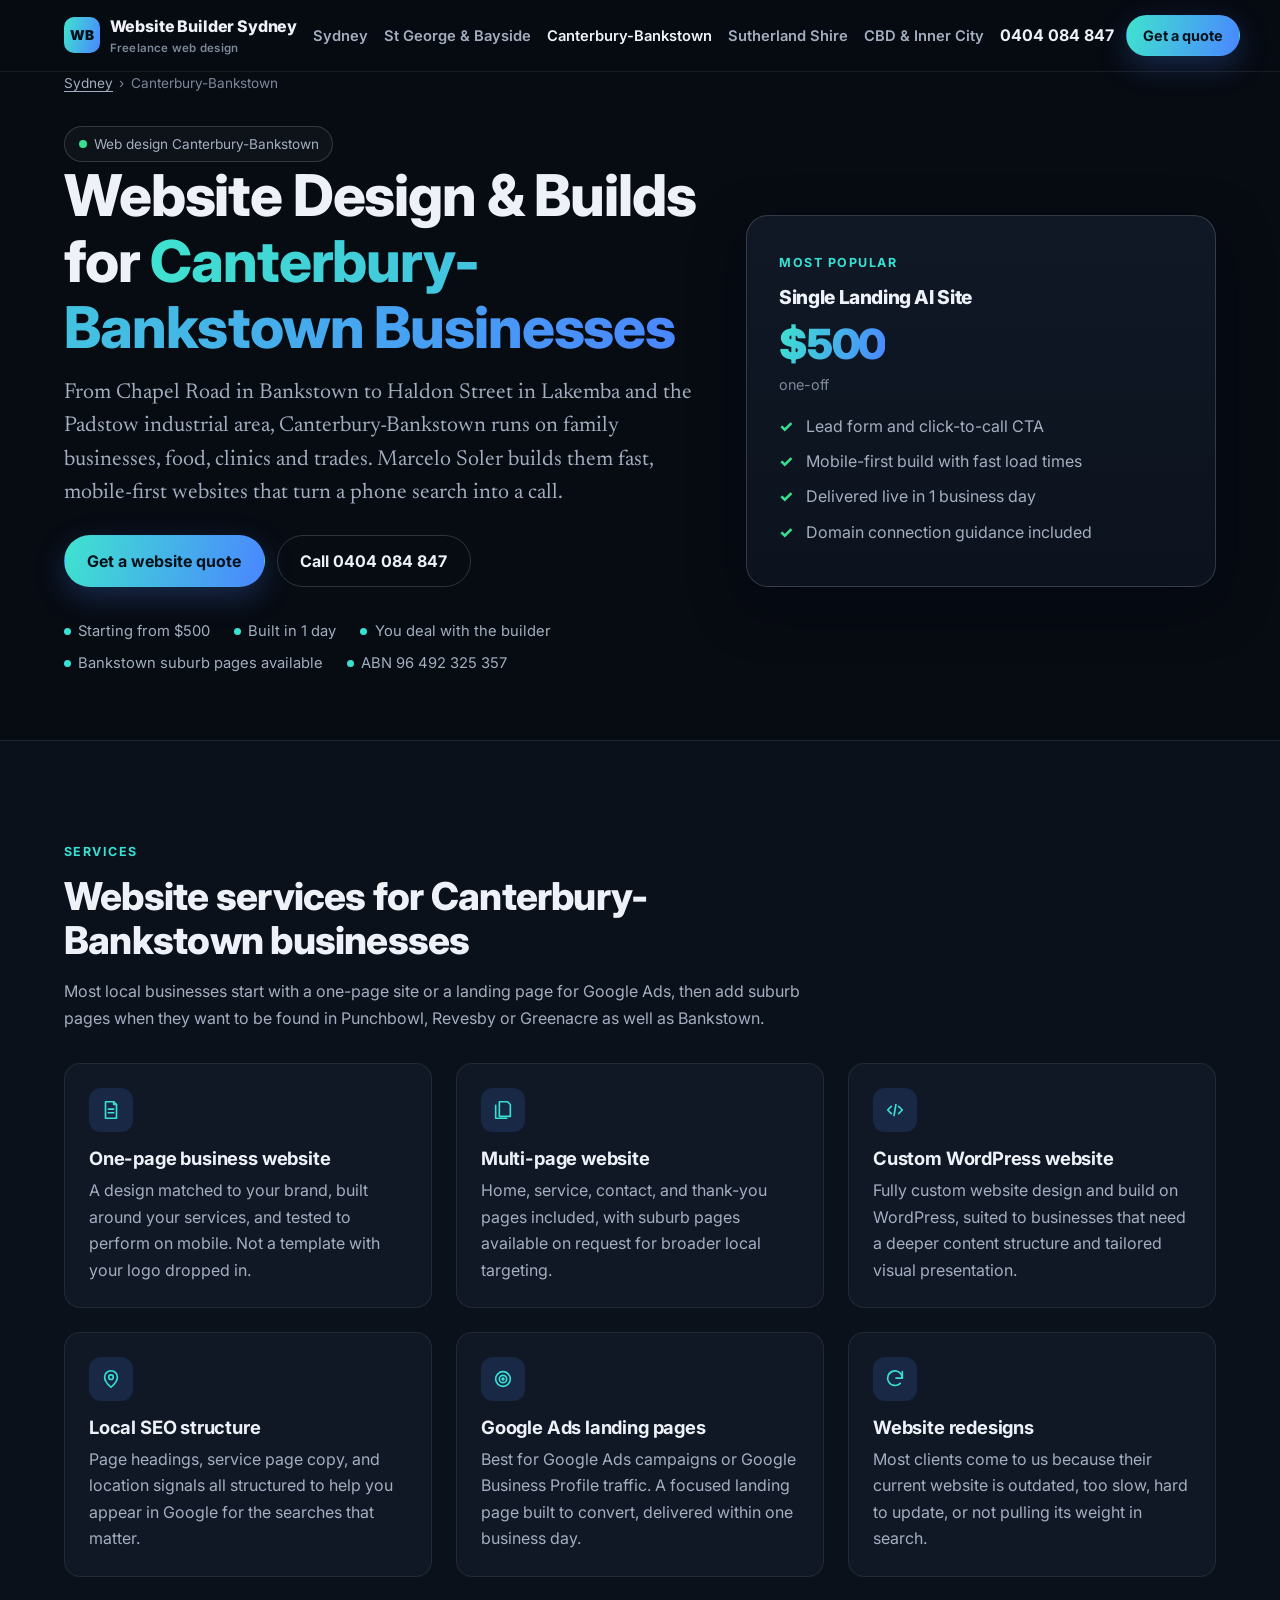
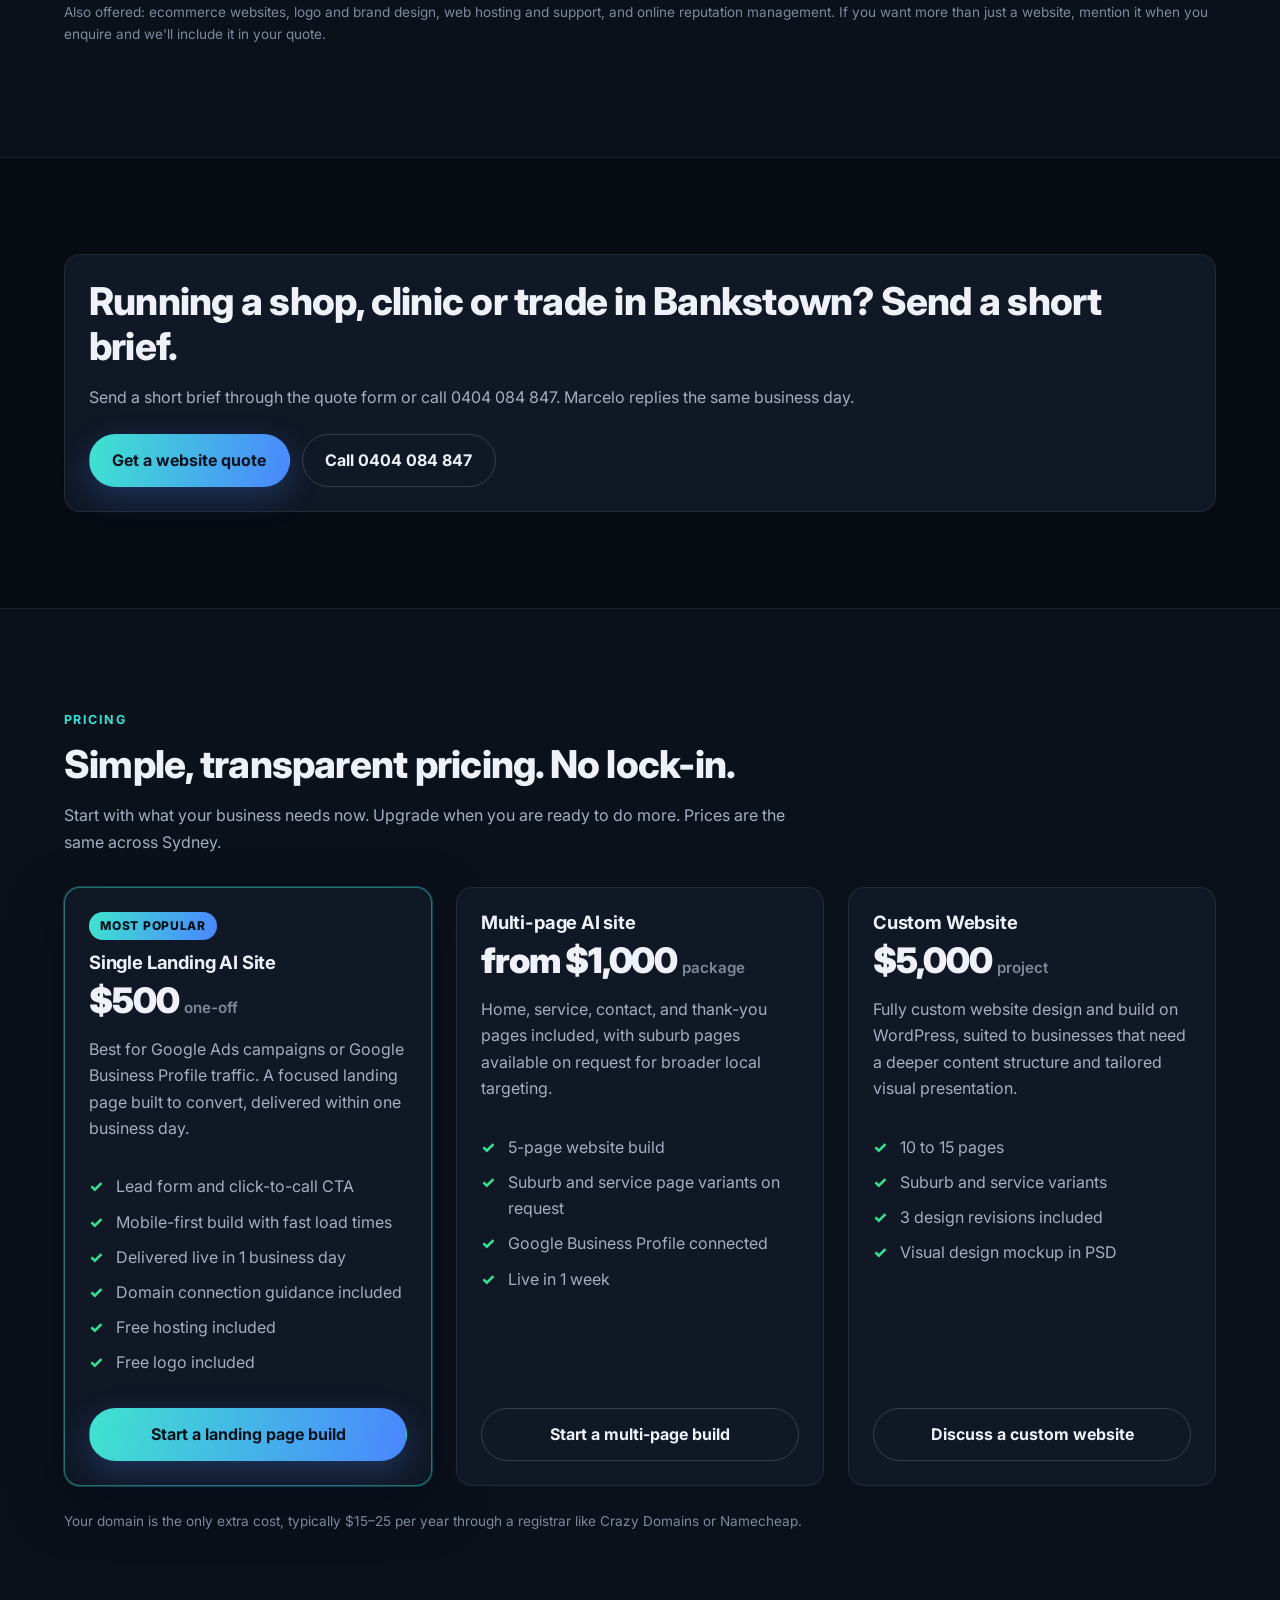
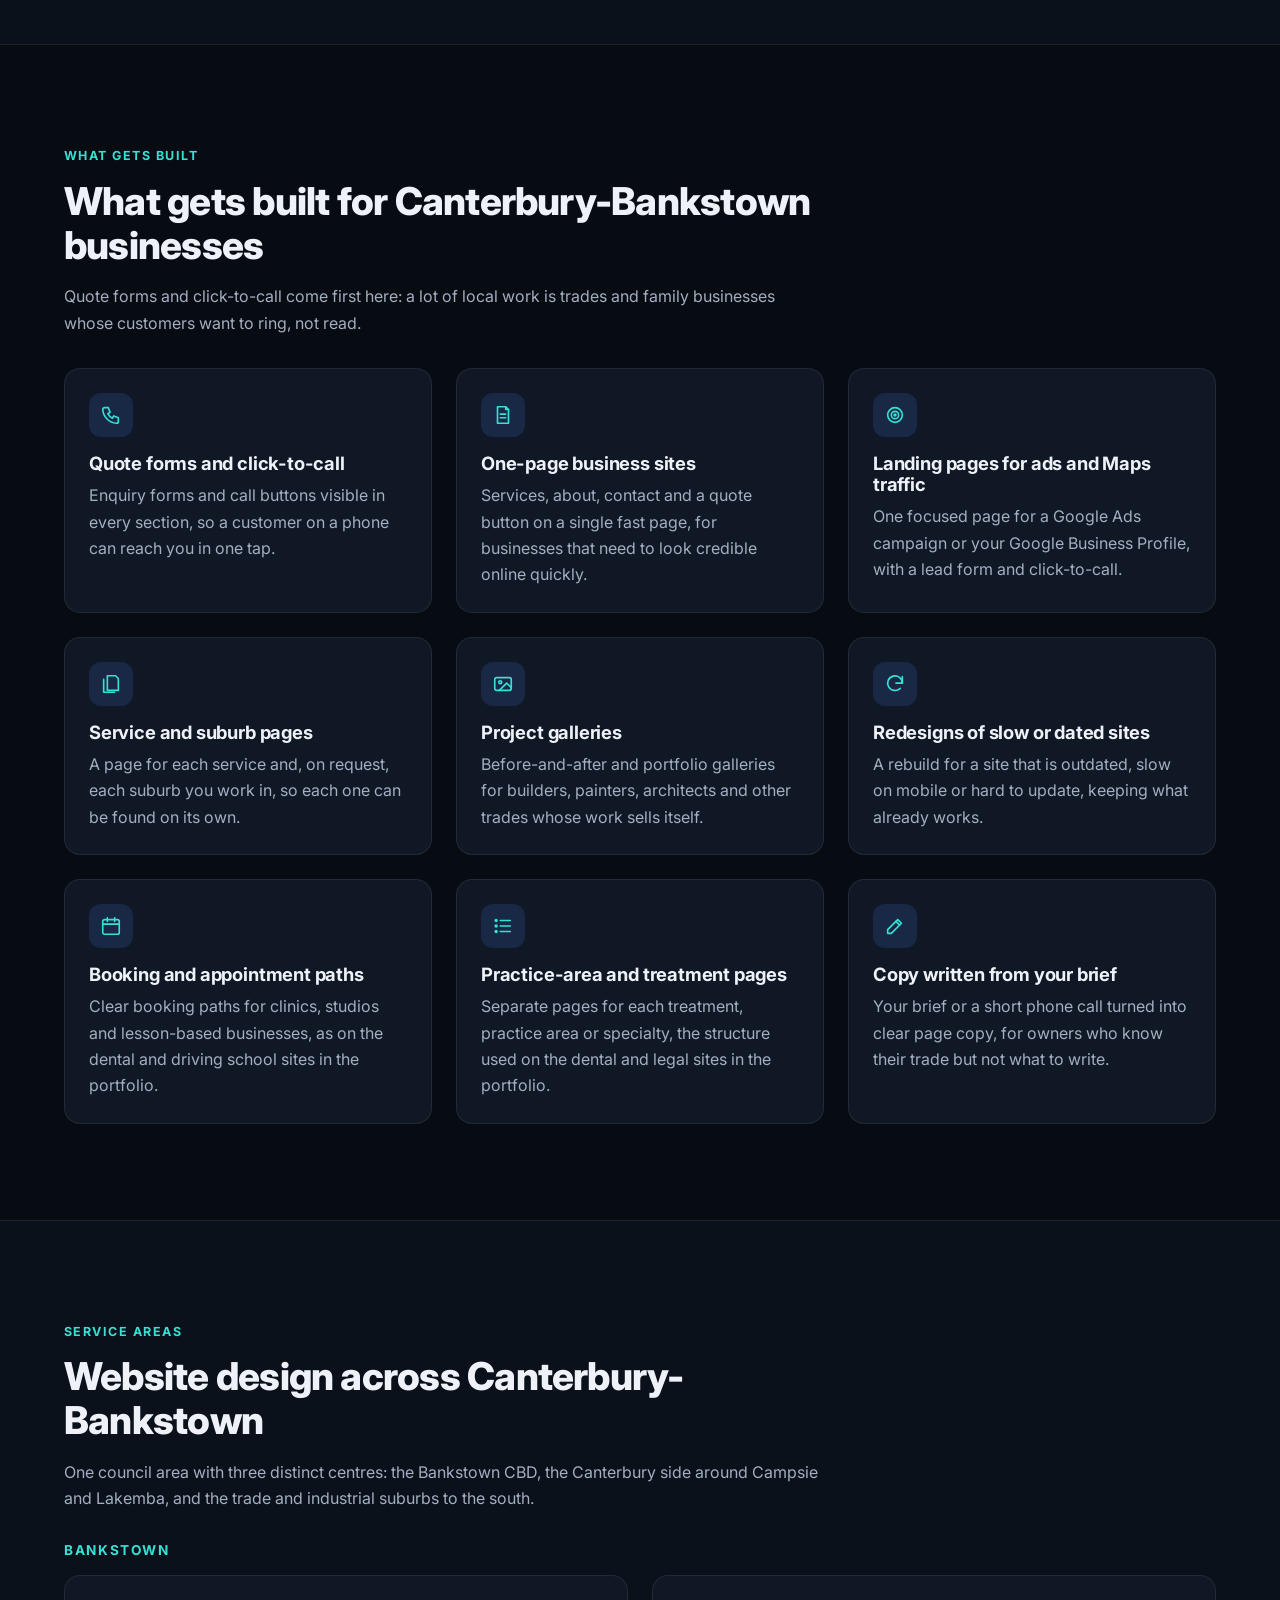
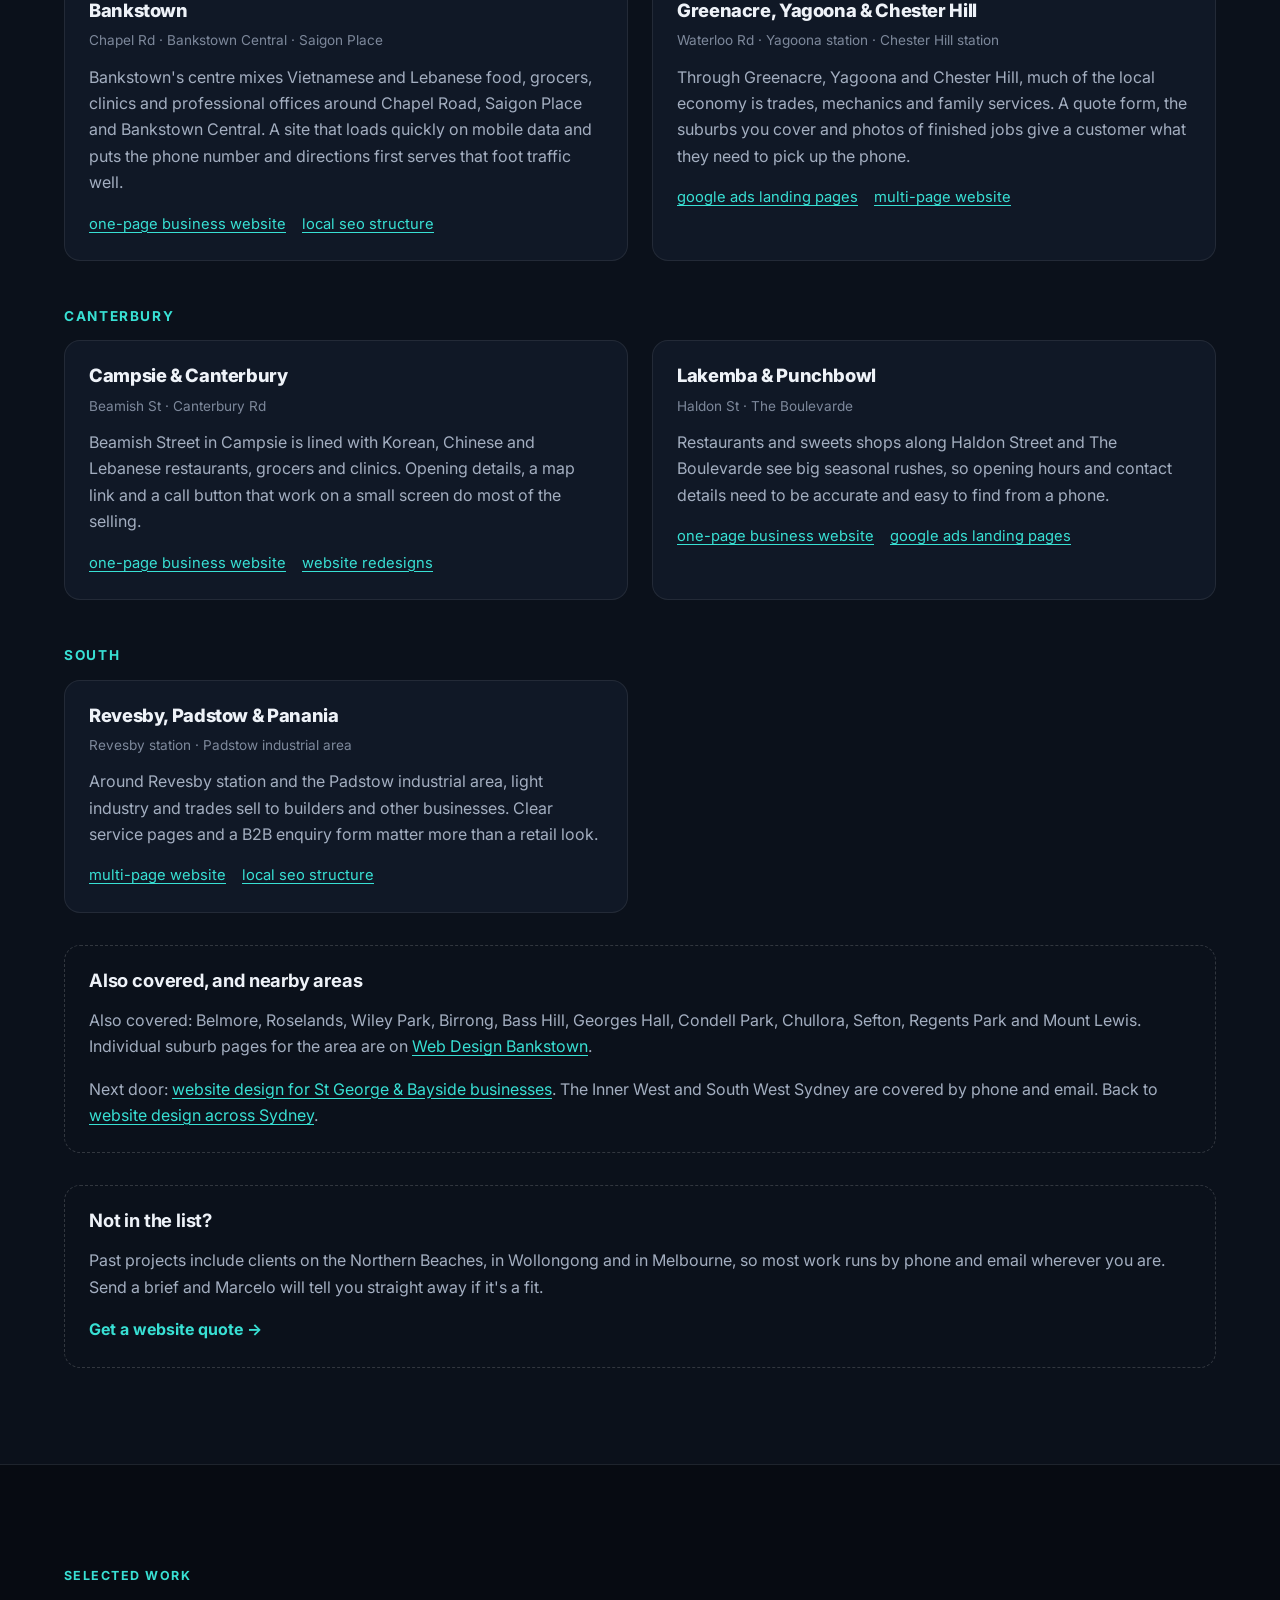
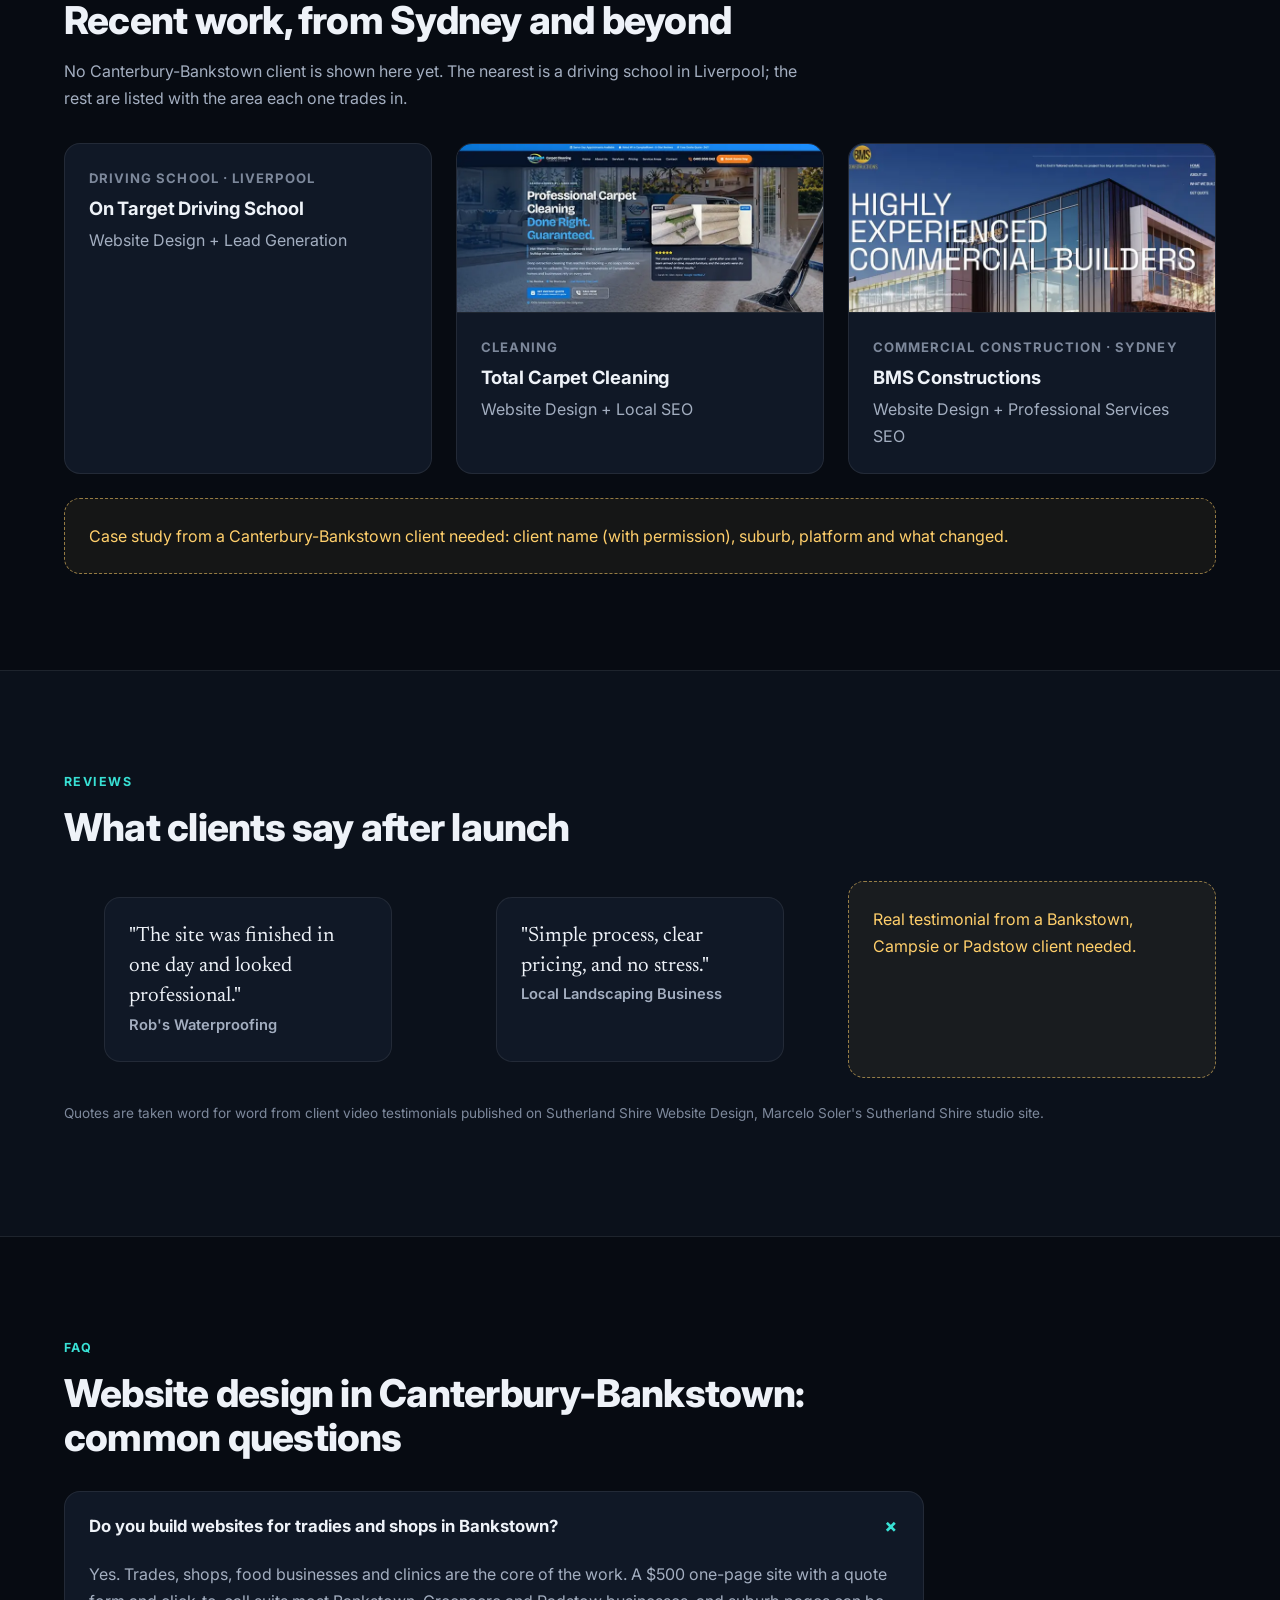
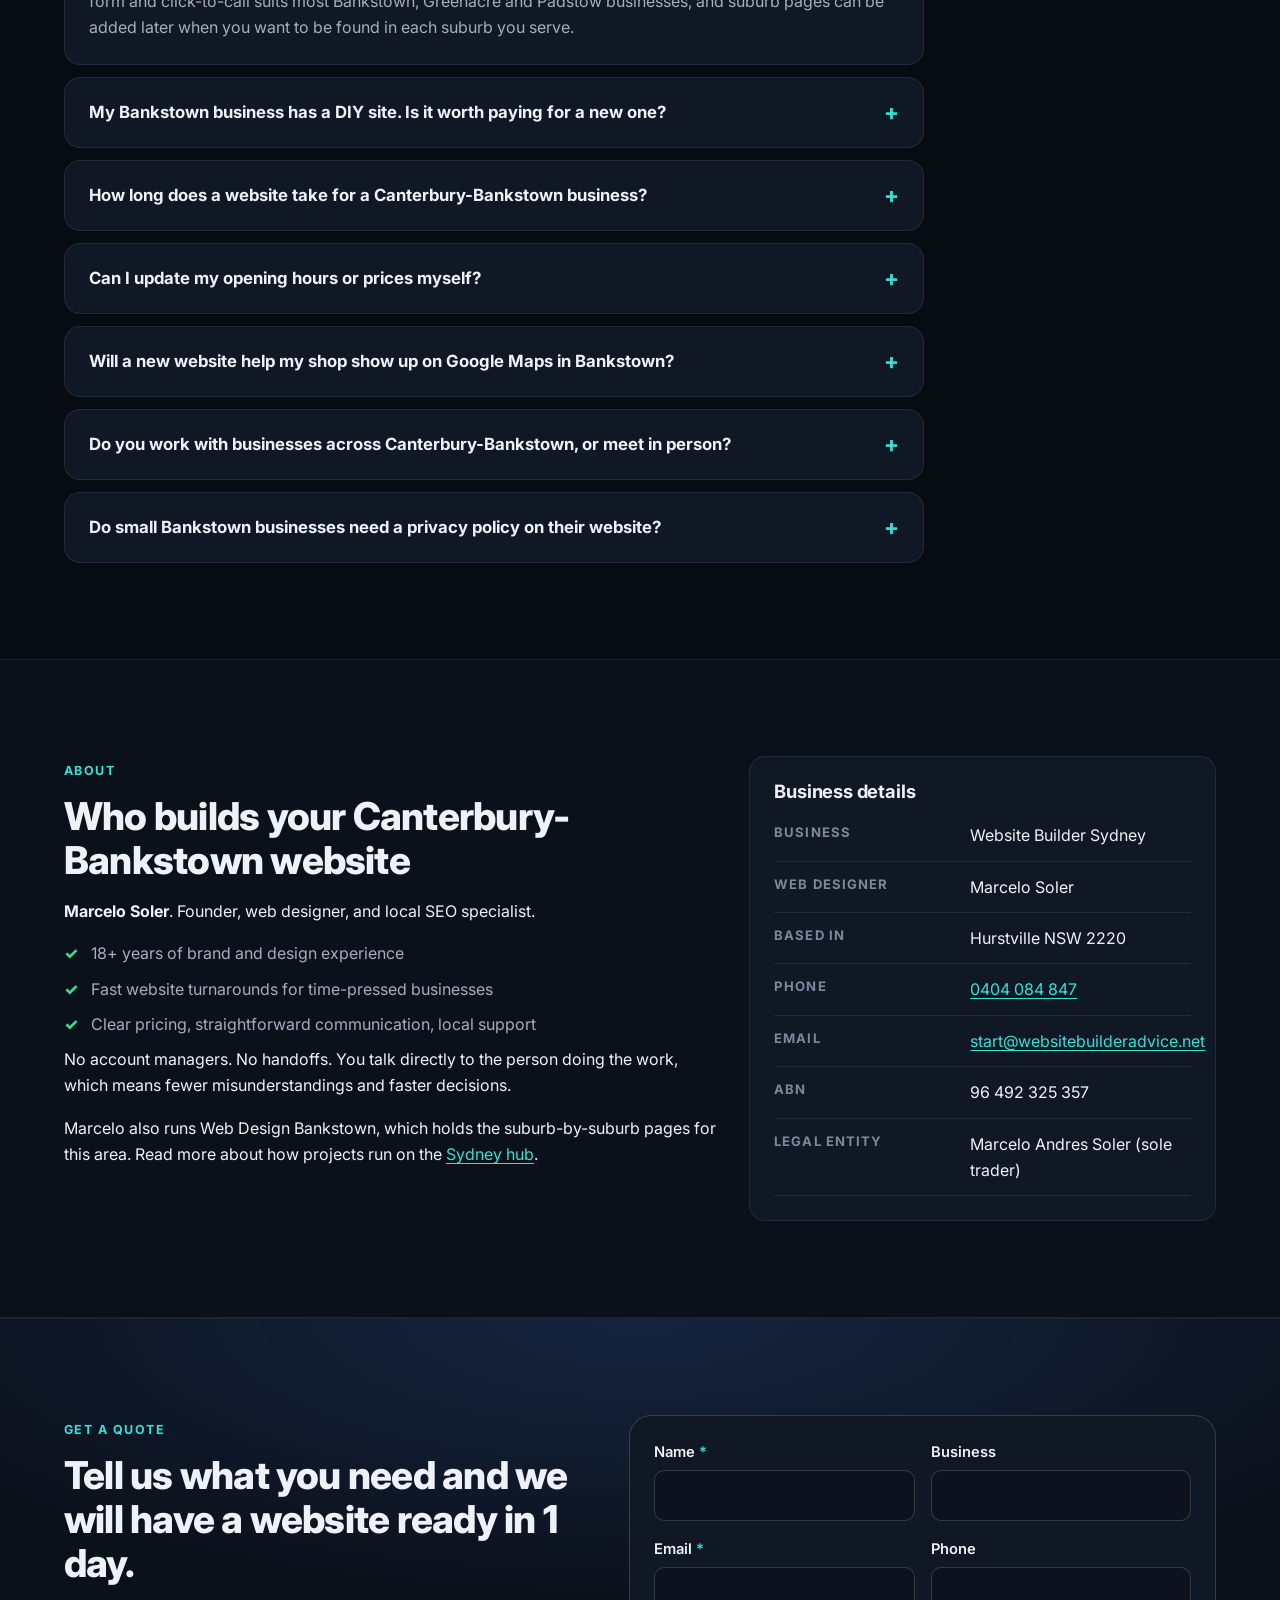
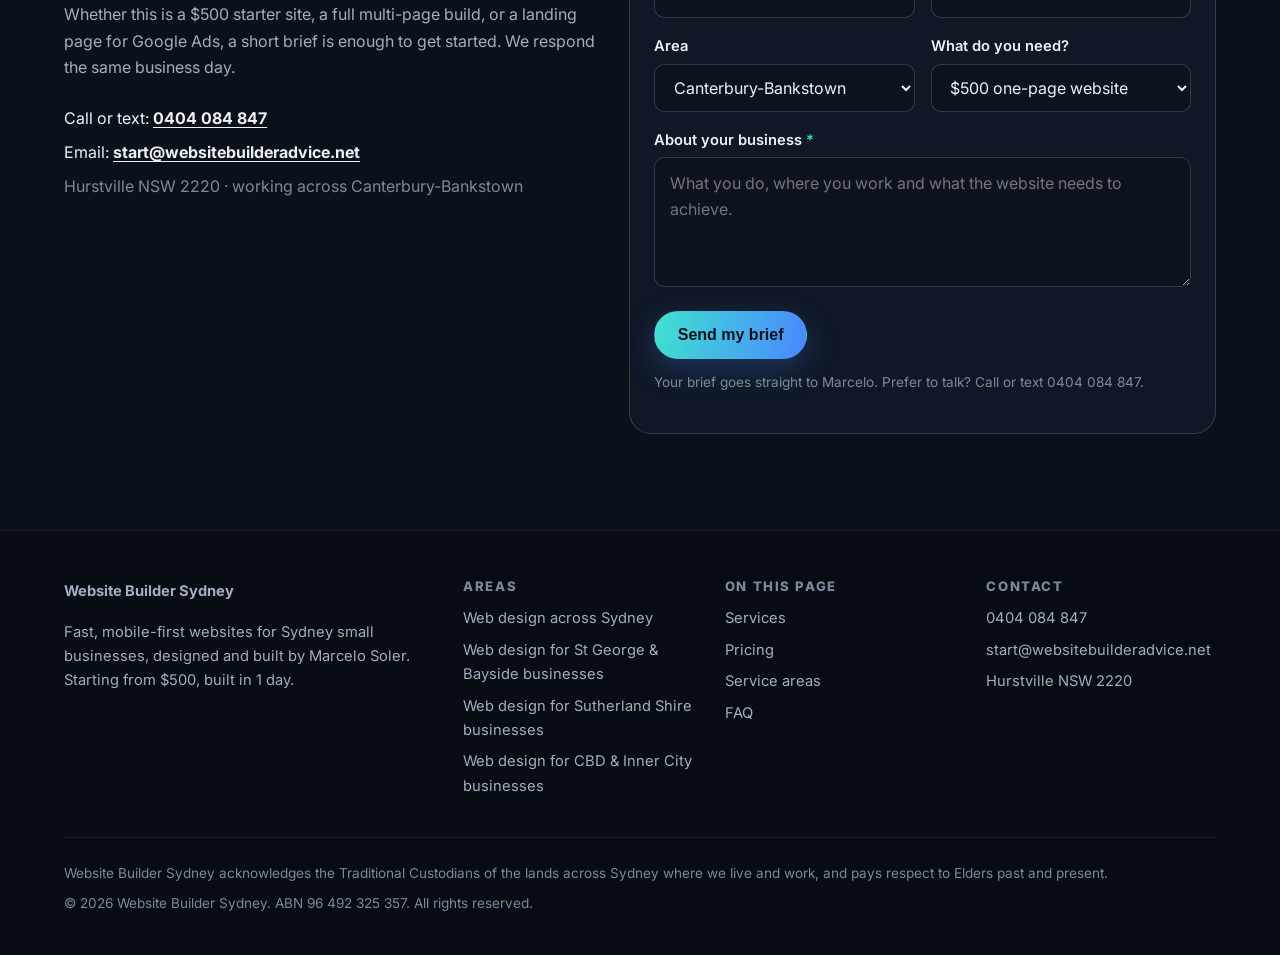
==== commit 9c05e2d0: "Send the quote form through Web3Forms instead of mailto Same Web3Forms key as webdesignparramatta.sy" ====
--- a/canterbury-bankstown/index.html
+++ b/canterbury-bankstown/index.html
@@ -17,8 +17,8 @@
 <link rel="preconnect" href="https://fonts.googleapis.com" />
 <link rel="preconnect" href="https://fonts.gstatic.com" crossorigin />
 <link rel="stylesheet" href="https://fonts.googleapis.com/css2?family=Inter:wght@400;600;700;800;900&amp;family=Newsreader:ital,opsz,wght@0,6..72,400;1,6..72,400&amp;display=swap" />
-<link rel="stylesheet" href="/css/styles.css?v=1" />
-<script src="/js/main.js" defer></script>
+<link rel="stylesheet" href="/css/styles.css?v=2" />
+<script src="/js/main.js?v=2" defer></script>
 </head>
 <body>
 
@@ -423,7 +423,12 @@
         <li class="dim">Hurstville NSW 2220 · working across Canterbury-Bankstown</li>
       </ul>
     </div>
-    <form class="form-card" action="mailto:start@websitebuilderadvice.net" method="post" enctype="text/plain" aria-label="Website quote request">
+    <form class="form-card" action="https://api.web3forms.com/submit" method="post" aria-label="Website quote request" data-web3forms>
+      <input type="hidden" name="access_key" value="3ab512ef-d715-4d12-b27f-cfa71083d6ed" />
+      <input type="hidden" name="subject" value="New website brief: Canterbury-Bankstown (Website Builder Sydney)" />
+      <input type="hidden" name="from_name" value="Website Builder Sydney website" />
+      <input type="hidden" name="page" value="https://websitebuilderadvice.net/canterbury-bankstown/" />
+      <input type="checkbox" name="botcheck" class="sr-only" tabindex="-1" aria-hidden="true" />
       <div class="field-row">
         <div class="field"><label for="f-name">Name <span class="req">*</span></label><input id="f-name" name="name" type="text" autocomplete="name" required /></div>
         <div class="field"><label for="f-business">Business</label><input id="f-business" name="business" type="text" autocomplete="organization" /></div>
@@ -440,7 +445,7 @@
       </div>
       <div class="field"><label for="f-msg">About your business <span class="req">*</span></label><textarea id="f-msg" name="message" required placeholder="What you do, where you work and what the website needs to achieve."></textarea></div>
       <button class="btn btn-primary" type="submit">Send my brief</button>
-      <p class="form-note">Sending opens your email app with your brief filled in. Prefer to talk? Call or text 0404 084 847.</p>
+      <p class="form-note" data-form-status role="status" aria-live="polite">Your brief goes straight to Marcelo. Prefer to talk? Call or text 0404 084 847.</p>
     </form>
   </div>
 </section>
